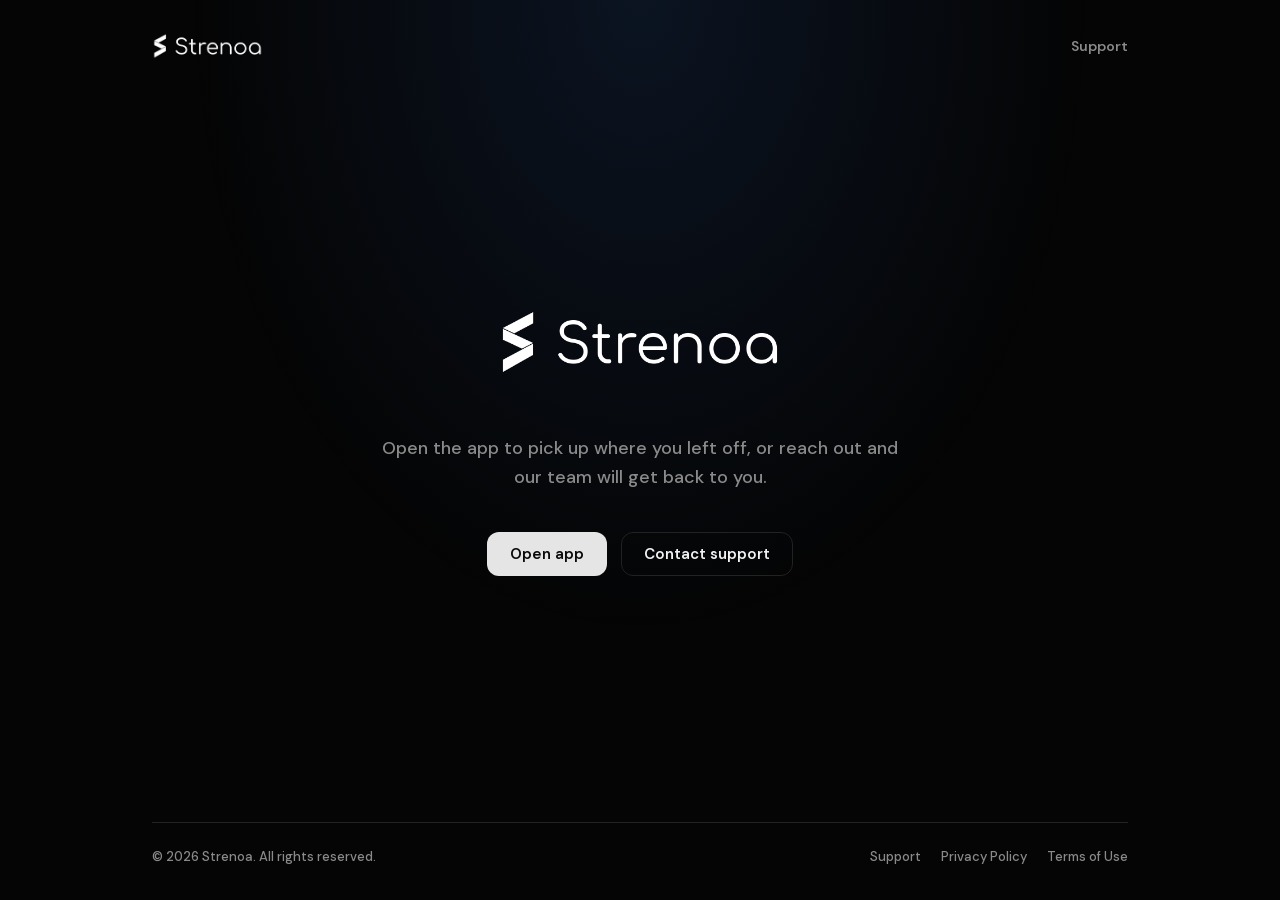
==== index.html @ c4c8bd43 "Add static strenoa.com landing page for GitHub Pages Reuses the app's background (#050505 + blue top" ====
<!DOCTYPE html>
<html lang="en">
  <head>
    <meta charset="utf-8" />
    <meta name="viewport" content="width=device-width, initial-scale=1, viewport-fit=cover" />
    <title>Strenoa</title>
    <meta name="description" content="Strenoa — open the app or get in touch with our team." />
    <link rel="canonical" href="https://strenoa.com/" />

    <meta property="og:type" content="website" />
    <meta property="og:site_name" content="Strenoa" />
    <meta property="og:title" content="Strenoa" />
    <meta property="og:description" content="Strenoa — open the app or get in touch with our team." />
    <meta property="og:url" content="https://strenoa.com/" />
    <meta property="og:image" content="https://strenoa.com/brand/png/primary/white/strenoa-primary-logo-white-h256.png" />
    <meta name="twitter:card" content="summary" />
    <meta name="theme-color" content="#050505" />

    <link rel="manifest" href="/brand/favicons/site.webmanifest" />
    <link rel="icon" href="/brand/favicons/favicon.ico" sizes="any" />
    <link rel="icon" href="/brand/favicons/favicon-16x16.png" type="image/png" sizes="16x16" />
    <link rel="icon" href="/brand/favicons/favicon-32x32.png" type="image/png" sizes="32x32" />
    <link rel="icon" href="/brand/favicons/favicon-48x48.png" type="image/png" sizes="48x48" />
    <link rel="apple-touch-icon" href="/brand/favicons/apple-touch-icon.png" />

    <link rel="preload" as="image" href="/brand/png/primary/white/strenoa-primary-logo-white-h256.png" />
    <link rel="preload" as="font" href="/assets/fonts/dm-sans-latin.woff2" type="font/woff2" crossorigin />
    <link rel="stylesheet" href="/assets/css/styles.css" />
  </head>
  <body>
    <div class="glow" aria-hidden="true"></div>

    <div class="page">
      <header class="site-header">
        <a class="brand focus-ring" href="/" aria-label="Strenoa home">
          <img
            src="/brand/png/primary/white/strenoa-primary-logo-white-h256.png"
            alt="Strenoa"
            decoding="async"
          />
        </a>
        <a class="header-link focus-ring" href="https://app.strenoa.com/support">Support</a>
      </header>

      <main class="hero">
        <img
          class="logo-mark"
          src="/brand/png/primary/white/strenoa-primary-logo-white-h256.png"
          alt="Strenoa"
          decoding="async"
        />
        <h1 class="sr-only">Strenoa</h1>
        <p class="subtitle">
          Open the app to pick up where you left off, or reach out and our team will get back to you.
        </p>
        <div class="cta-row">
          <a class="btn btn-primary focus-ring" href="https://app.strenoa.com">Open app</a>
          <a class="btn btn-secondary focus-ring" href="https://app.strenoa.com/support">Contact support</a>
        </div>
      </main>

      <footer class="site-footer">
        <span>&copy; <span id="year">2026</span> Strenoa. All rights reserved.</span>
        <nav class="footer-links" aria-label="Legal and support">
          <a class="focus-ring" href="https://app.strenoa.com/support">Support</a>
          <a class="focus-ring" href="https://app.strenoa.com/privacy">Privacy Policy</a>
          <a class="focus-ring" href="https://app.strenoa.com/terms">Terms of Use</a>
        </nav>
      </footer>
    </div>

    <script>
      document.getElementById("year").textContent = new Date().getFullYear();
    </script>
  </body>
</html>
---- assets/css/styles.css ----
/* Strenoa marketing site — shared design tokens mirror app.strenoa.com */

/* DM Sans — self-hosted (basic latin + latin-ext), weights used by the brand */
@font-face {
  font-family: "DM Sans";
  font-style: normal;
  font-weight: 500;
  font-display: swap;
  src: url("/assets/fonts/dm-sans-latin-ext.woff2") format("woff2");
  unicode-range: U+0100-02BA, U+02BD-02C5, U+02C7-02CC, U+02CE-02D7, U+02DD-02FF, U+0304, U+0308, U+0329, U+1D00-1DBF, U+1E00-1E9F, U+1EF2-1EFF, U+2020, U+20A0-20AB, U+20AD-20C0, U+2113, U+2C60-2C7F, U+A720-A7FF;
}
@font-face {
  font-family: "DM Sans";
  font-style: normal;
  font-weight: 500;
  font-display: swap;
  src: url("/assets/fonts/dm-sans-latin.woff2") format("woff2");
  unicode-range: U+0000-00FF, U+0131, U+0152-0153, U+02BB-02BC, U+02C6, U+02DA, U+02DC, U+0304, U+0308, U+0329, U+2000-206F, U+20AC, U+2122, U+2191, U+2193, U+2212, U+2215, U+FEFF, U+FFFD;
}
@font-face {
  font-family: "DM Sans";
  font-style: normal;
  font-weight: 600;
  font-display: swap;
  src: url("/assets/fonts/dm-sans-latin-ext.woff2") format("woff2");
  unicode-range: U+0100-02BA, U+02BD-02C5, U+02C7-02CC, U+02CE-02D7, U+02DD-02FF, U+0304, U+0308, U+0329, U+1D00-1DBF, U+1E00-1E9F, U+1EF2-1EFF, U+2020, U+20A0-20AB, U+20AD-20C0, U+2113, U+2C60-2C7F, U+A720-A7FF;
}
@font-face {
  font-family: "DM Sans";
  font-style: normal;
  font-weight: 600;
  font-display: swap;
  src: url("/assets/fonts/dm-sans-latin.woff2") format("woff2");
  unicode-range: U+0000-00FF, U+0131, U+0152-0153, U+02BB-02BC, U+02C6, U+02DA, U+02DC, U+0304, U+0308, U+0329, U+2000-206F, U+20AC, U+2122, U+2191, U+2193, U+2212, U+2215, U+FEFF, U+FFFD;
}
@font-face {
  font-family: "DM Sans";
  font-style: normal;
  font-weight: 700;
  font-display: swap;
  src: url("/assets/fonts/dm-sans-latin-ext.woff2") format("woff2");
  unicode-range: U+0100-02BA, U+02BD-02C5, U+02C7-02CC, U+02CE-02D7, U+02DD-02FF, U+0304, U+0308, U+0329, U+1D00-1DBF, U+1E00-1E9F, U+1EF2-1EFF, U+2020, U+20A0-20AB, U+20AD-20C0, U+2113, U+2C60-2C7F, U+A720-A7FF;
}
@font-face {
  font-family: "DM Sans";
  font-style: normal;
  font-weight: 700;
  font-display: swap;
  src: url("/assets/fonts/dm-sans-latin.woff2") format("woff2");
  unicode-range: U+0000-00FF, U+0131, U+0152-0153, U+02BB-02BC, U+02C6, U+02DA, U+02DC, U+0304, U+0308, U+0329, U+2000-206F, U+20AC, U+2122, U+2191, U+2193, U+2212, U+2215, U+FEFF, U+FFFD;
}

:root {
  --color-marketing-bg: #050505;
  --color-text-primary: #f2f2f2;
  --color-text-muted: #8a8a8a;
  --color-border-subtle: #222;
  --color-accent-action: #2dd4bf;
  --color-accent-action-fg: #042f2e;
  --color-accent-primary: #e5e5e5;
  --color-accent-primary-hover: #fff;

  --font-sans: "DM Sans", "DM Sans Fallback", system-ui, -apple-system, "Segoe UI", Roboto, Helvetica, Arial, sans-serif;
}

*,
*::before,
*::after {
  box-sizing: border-box;
}

html {
  -webkit-text-size-adjust: 100%;
}

body {
  margin: 0;
  min-height: 100vh;
  min-height: 100svh;
  background-color: var(--color-marketing-bg);
  color: var(--color-text-primary);
  font-family: var(--font-sans);
  font-weight: 500;
  line-height: 1.6;
  -webkit-font-smoothing: antialiased;
  -moz-osx-font-smoothing: grayscale;
}

/* Blue glow at the top, identical to the app's marketing shell */
.glow {
  pointer-events: none;
  position: fixed;
  inset: 0;
  background: radial-gradient(ellipse at top, rgba(59, 130, 246, 0.12), transparent 50%);
  z-index: 0;
}

.page {
  position: relative;
  z-index: 1;
  display: flex;
  flex-direction: column;
  min-height: 100vh;
  min-height: 100svh;
  max-width: 64rem;
  margin: 0 auto;
  padding: 2rem 1.5rem;
}

@media (max-width: 640px) {
  .page {
    padding: 1.5rem 1rem;
  }
}

/* Header */
.site-header {
  display: flex;
  align-items: center;
  justify-content: space-between;
  gap: 1rem;
}

.brand {
  display: inline-flex;
  align-items: center;
}

.brand img {
  display: block;
  height: 1.75rem;
  width: auto;
  object-fit: contain;
  object-position: left;
}

.header-link {
  color: var(--color-text-muted);
  text-decoration: none;
  font-size: 0.875rem;
  font-weight: 600;
  transition: color 0.15s ease;
}

.header-link:hover {
  color: var(--color-text-primary);
}

/* Hero */
.hero {
  flex: 1;
  display: flex;
  flex-direction: column;
  align-items: center;
  justify-content: center;
  text-align: center;
  padding: 4rem 0;
}

.hero .logo-mark {
  height: 4.5rem;
  width: auto;
  margin-bottom: 2.25rem;
}

@media (max-width: 640px) {
  .hero .logo-mark {
    height: 3.25rem;
    margin-bottom: 1.75rem;
  }
}

.hero h1 {
  margin: 0;
  font-size: clamp(2.25rem, 6vw, 3.75rem);
  font-weight: 700;
  letter-spacing: -0.02em;
  line-height: 1.1;
}

.hero .subtitle {
  margin: 1.25rem auto 0;
  max-width: 34rem;
  color: var(--color-text-muted);
  font-size: clamp(1rem, 2.5vw, 1.125rem);
}

.cta-row {
  margin-top: 2.5rem;
  display: flex;
  flex-wrap: wrap;
  gap: 0.875rem;
  justify-content: center;
}

.btn {
  display: inline-flex;
  align-items: center;
  gap: 0.5rem;
  min-height: 2.75rem;
  padding: 0 1.375rem;
  border-radius: 0.75rem;
  font-size: 0.9375rem;
  font-weight: 600;
  text-decoration: none;
  border: 1px solid transparent;
  transition: background-color 0.15s ease, border-color 0.15s ease, color 0.15s ease, transform 0.15s ease;
}

.btn:active {
  transform: translateY(1px);
}

.btn-primary {
  background-color: var(--color-accent-primary);
  color: #0a0a0a;
}

.btn-primary:hover {
  background-color: var(--color-accent-primary-hover);
}

.btn-secondary {
  background-color: transparent;
  color: var(--color-text-primary);
  border-color: var(--color-border-subtle);
}

.btn-secondary:hover {
  border-color: #3a3a3a;
  background-color: rgba(255, 255, 255, 0.03);
}

/* Footer */
.site-footer {
  border-top: 1px solid var(--color-border-subtle);
  padding-top: 1.5rem;
  display: flex;
  flex-wrap: wrap;
  align-items: center;
  justify-content: space-between;
  gap: 1rem;
  color: var(--color-text-muted);
  font-size: 0.8125rem;
}

.footer-links {
  display: flex;
  flex-wrap: wrap;
  gap: 1.25rem;
}

.footer-links a {
  color: var(--color-text-muted);
  text-decoration: none;
  transition: color 0.15s ease;
}

.footer-links a:hover {
  color: var(--color-text-primary);
  text-decoration: underline;
}

.sr-only {
  position: absolute;
  width: 1px;
  height: 1px;
  padding: 0;
  margin: -1px;
  overflow: hidden;
  clip: rect(0, 0, 0, 0);
  white-space: nowrap;
  border: 0;
}

.focus-ring:focus-visible {
  outline: 2px solid var(--color-accent-action);
  outline-offset: 2px;
  border-radius: 0.5rem;
}
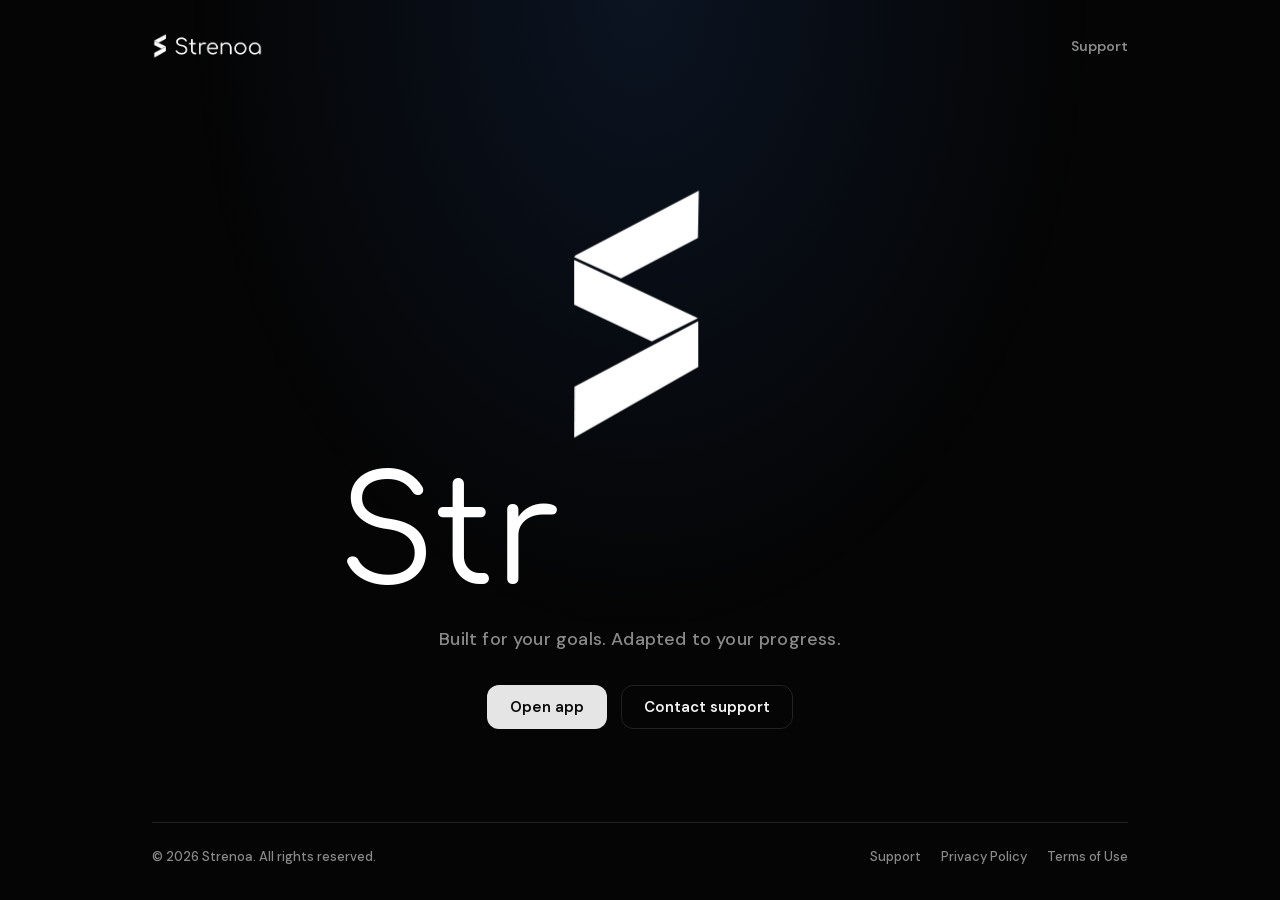
==== commit 966b0c62: "Replace hero logo with animated SVG and add brand tagline. Swap the static PNG for an animated vecto" ====
--- a/index.html
+++ b/index.html
@@ -23,7 +23,7 @@
     <link rel="icon" href="/brand/favicons/favicon-48x48.png" type="image/png" sizes="48x48" />
     <link rel="apple-touch-icon" href="/brand/favicons/apple-touch-icon.png" />
 
-    <link rel="preload" as="image" href="/brand/png/primary/white/strenoa-primary-logo-white-h256.png" />
+    <link rel="preload" as="image" href="/brand/vector/strenoa-primary-logo-white.svg" type="image/svg+xml" />
     <link rel="preload" as="font" href="/assets/fonts/dm-sans-latin.woff2" type="font/woff2" crossorigin />
     <link rel="stylesheet" href="/assets/css/styles.css" />
   </head>
@@ -43,16 +43,15 @@
       </header>
 
       <main class="hero">
-        <img
+        <object
           class="logo-mark"
-          src="/brand/png/primary/white/strenoa-primary-logo-white-h256.png"
-          alt="Strenoa"
-          decoding="async"
-        />
+          type="image/svg+xml"
+          data="/brand/vector/strenoa-primary-logo-white.svg"
+          aria-label="Strenoa"
+          role="img"
+        ></object>
+        <p class="tagline">Built for your goals. Adapted to your progress.</p>
         <h1 class="sr-only">Strenoa</h1>
-        <p class="subtitle">
-          Open the app to pick up where you left off, or reach out and our team will get back to you.
-        </p>
         <div class="cta-row">
           <a class="btn btn-primary focus-ring" href="https://app.strenoa.com">Open app</a>
           <a class="btn btn-secondary focus-ring" href="https://app.strenoa.com/support">Contact support</a>
--- a/assets/css/styles.css
+++ b/assets/css/styles.css
@@ -158,15 +158,20 @@
 }
 
 .hero .logo-mark {
-  height: 4.5rem;
+  display: block;
+  height: clamp(19rem, 51vw, 34rem);
+  aspect-ratio: 859 / 740;
   width: auto;
-  margin-bottom: 2.25rem;
+  max-width: min(100%, 41rem);
+  margin-bottom: 0;
+  border: none;
+  pointer-events: none;
 }
 
 @media (max-width: 640px) {
   .hero .logo-mark {
-    height: 3.25rem;
-    margin-bottom: 1.75rem;
+    height: clamp(15rem, 58vw, 22rem);
+    max-width: min(100%, 31rem);
   }
 }
 
@@ -178,6 +183,15 @@
   line-height: 1.1;
 }
 
+.hero .tagline {
+  margin: calc(-1 * clamp(2.5rem, 7vw, 4.5rem)) auto 0;
+  max-width: 28rem;
+  color: var(--color-text-muted);
+  font-size: clamp(1rem, 2.5vw, 1.125rem);
+  line-height: 1.5;
+  letter-spacing: 0.01em;
+}
+
 .hero .subtitle {
   margin: 1.25rem auto 0;
   max-width: 34rem;
@@ -186,7 +200,7 @@
 }
 
 .cta-row {
-  margin-top: 2.5rem;
+  margin-top: 2rem;
   display: flex;
   flex-wrap: wrap;
   gap: 0.875rem;
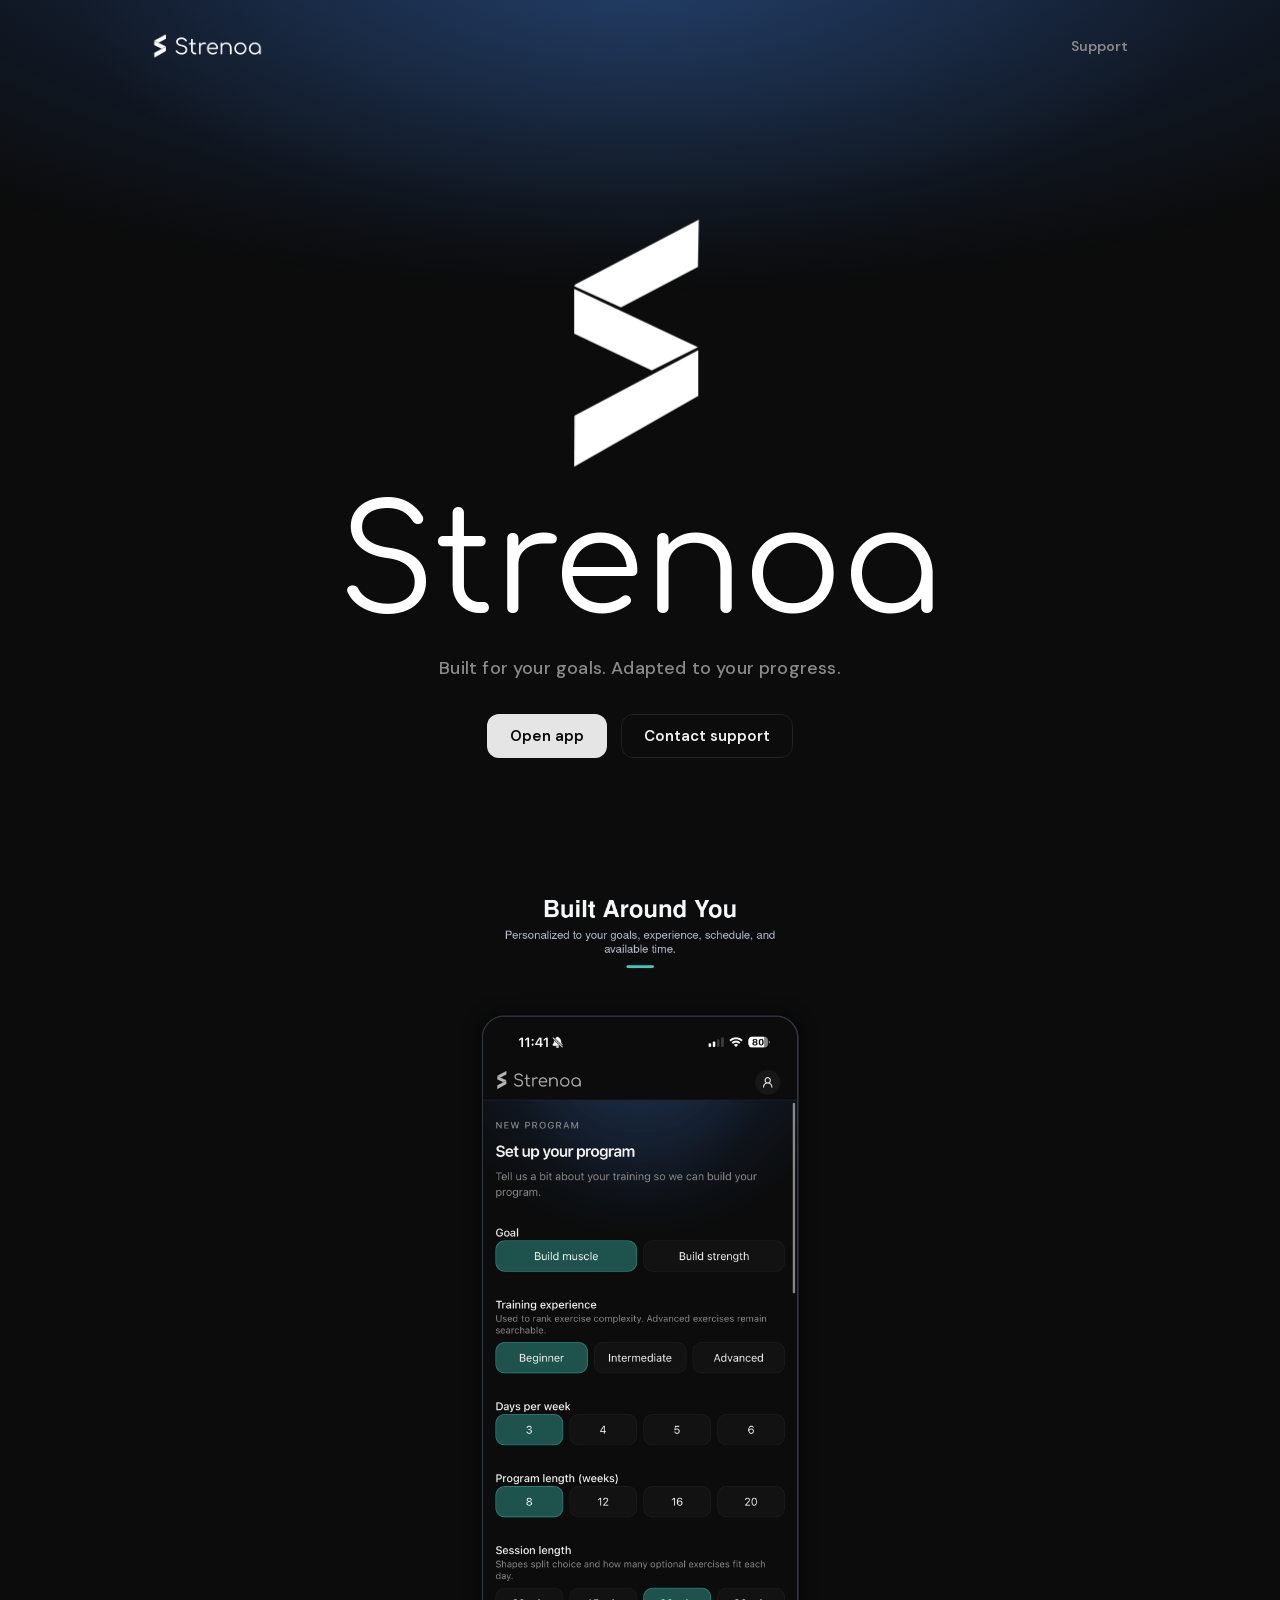
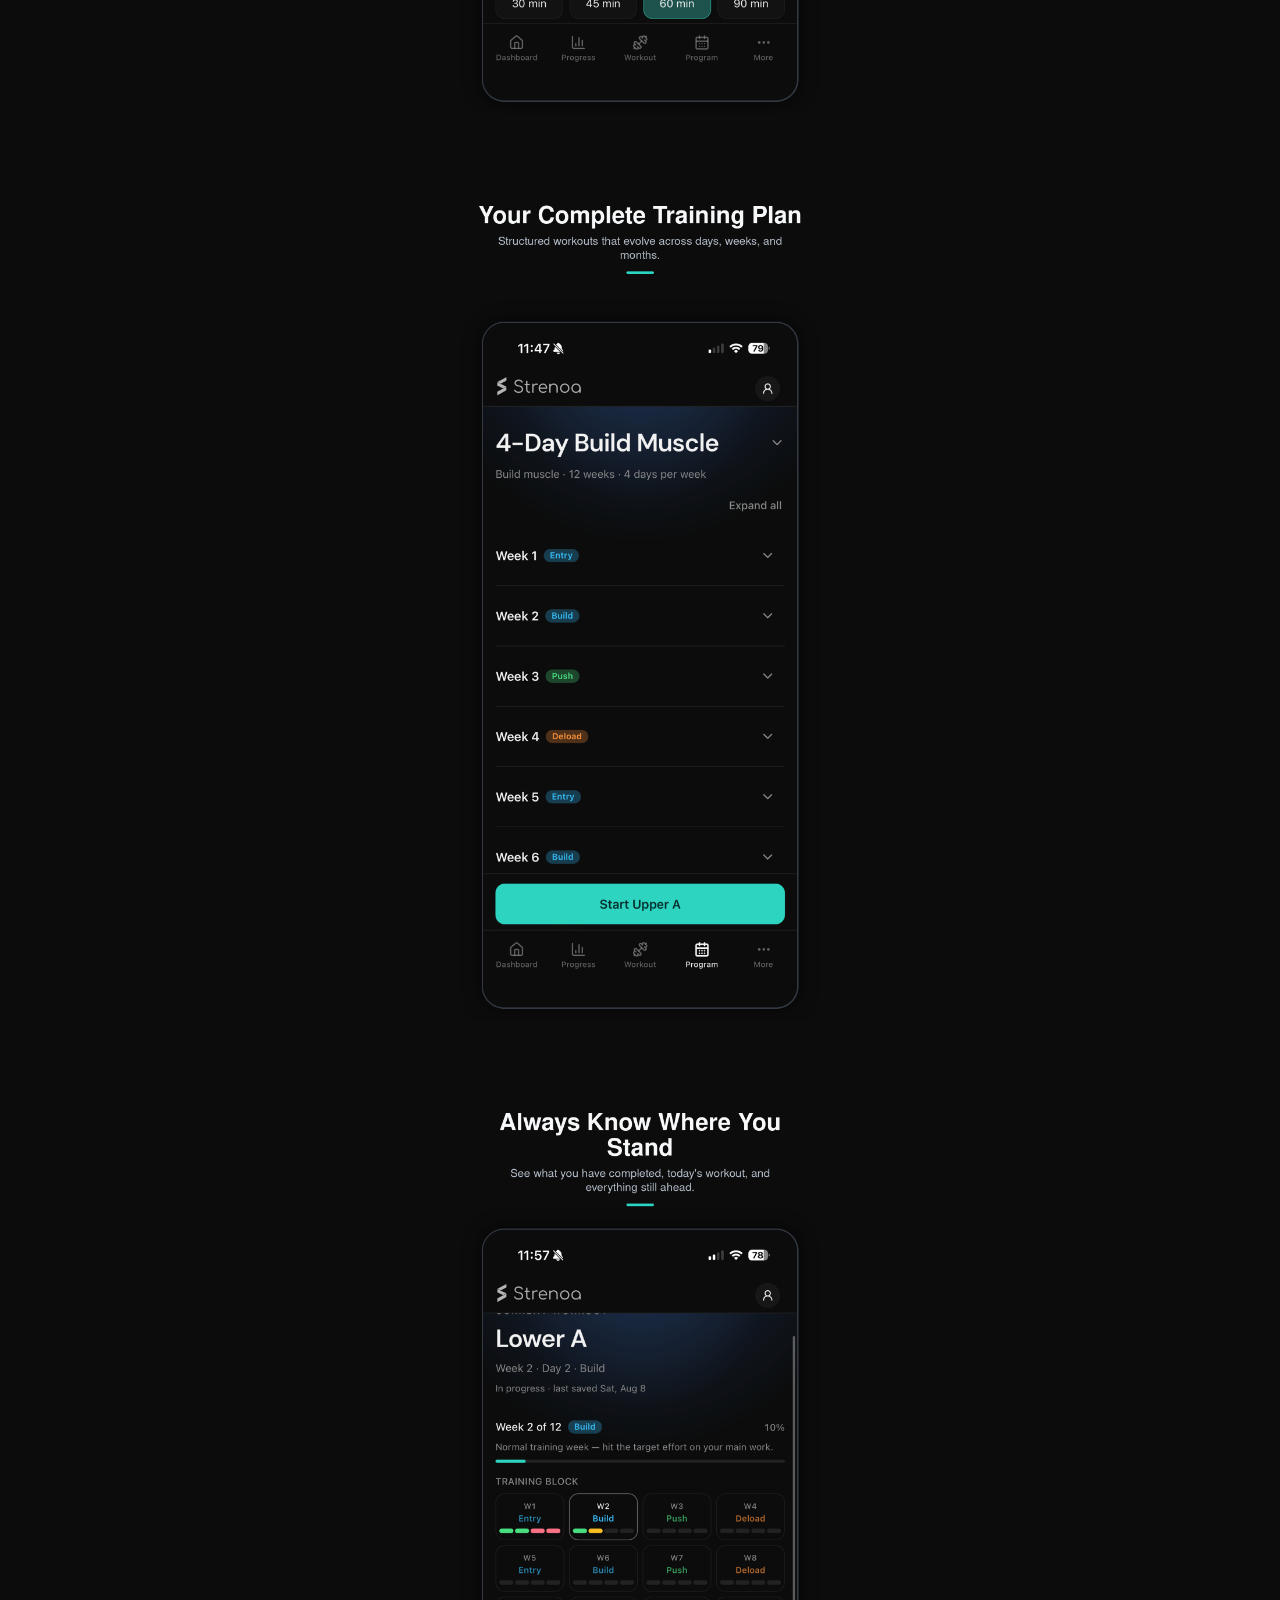
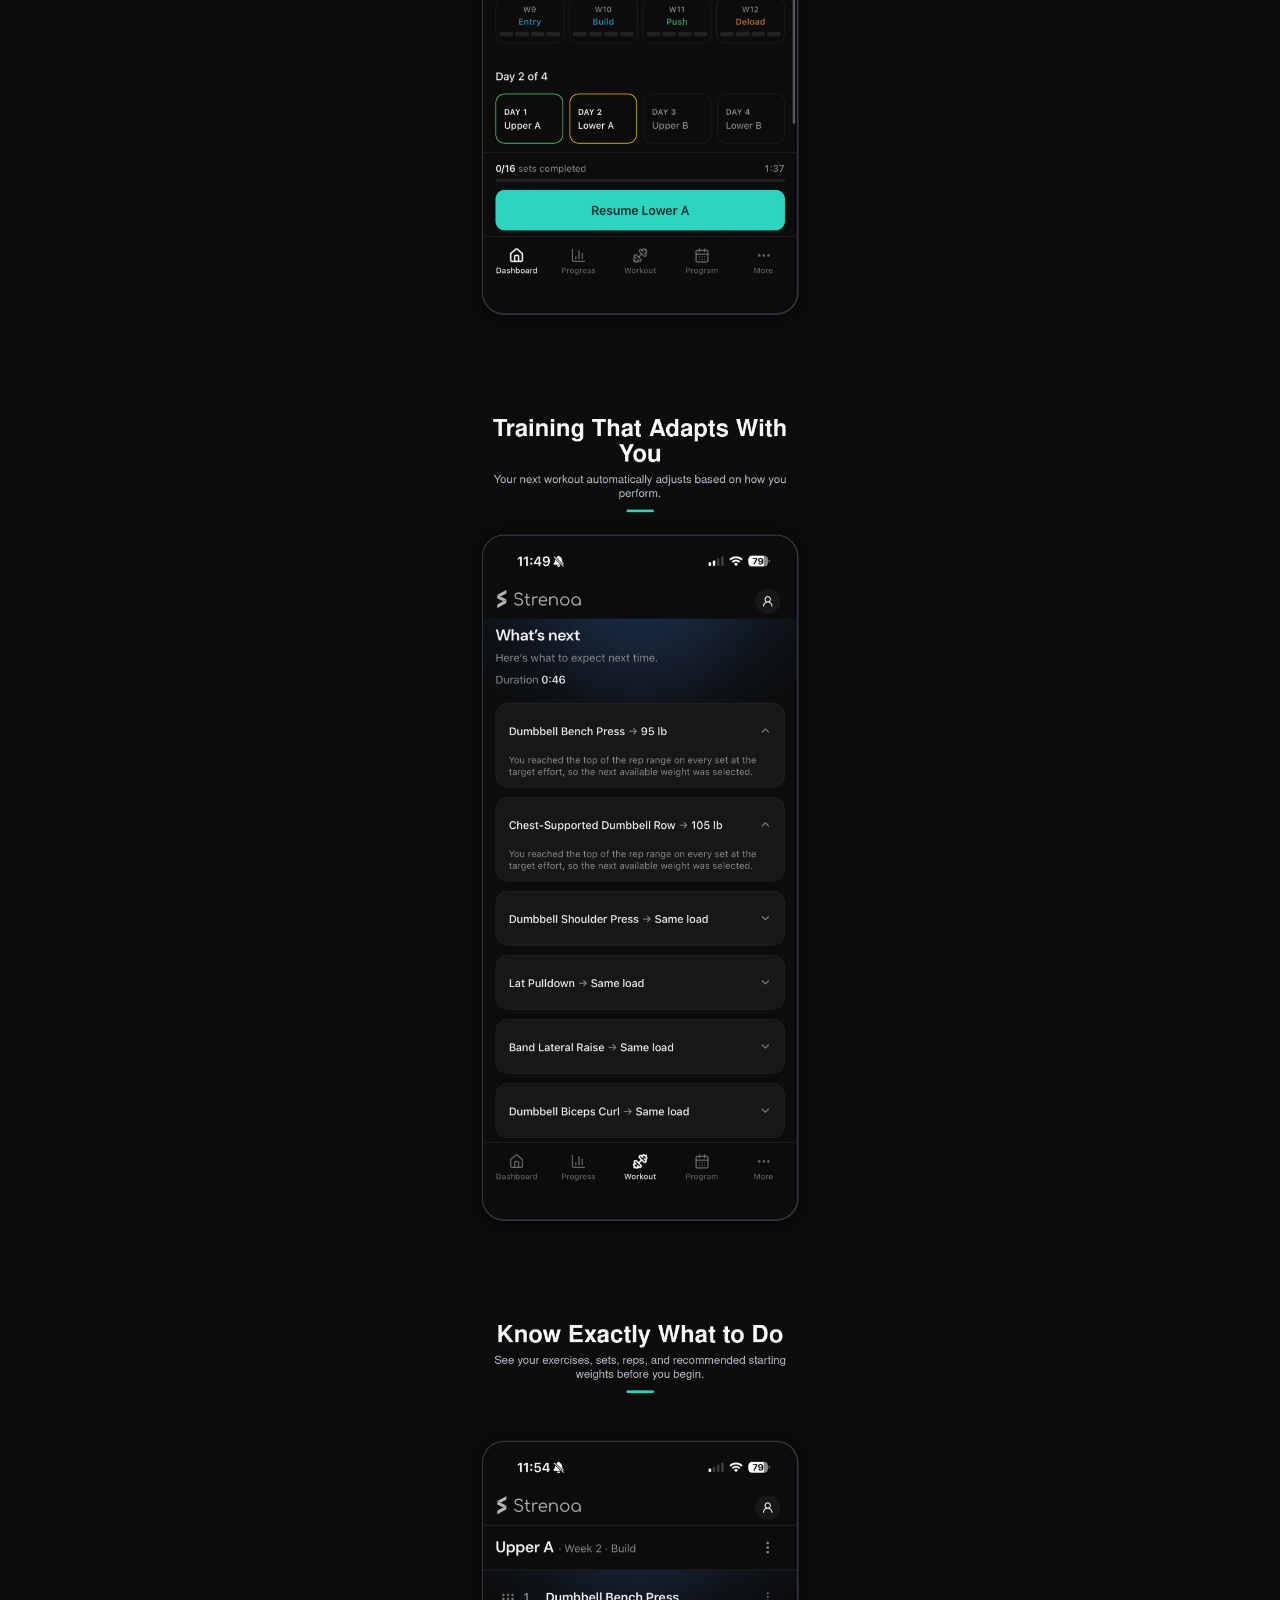
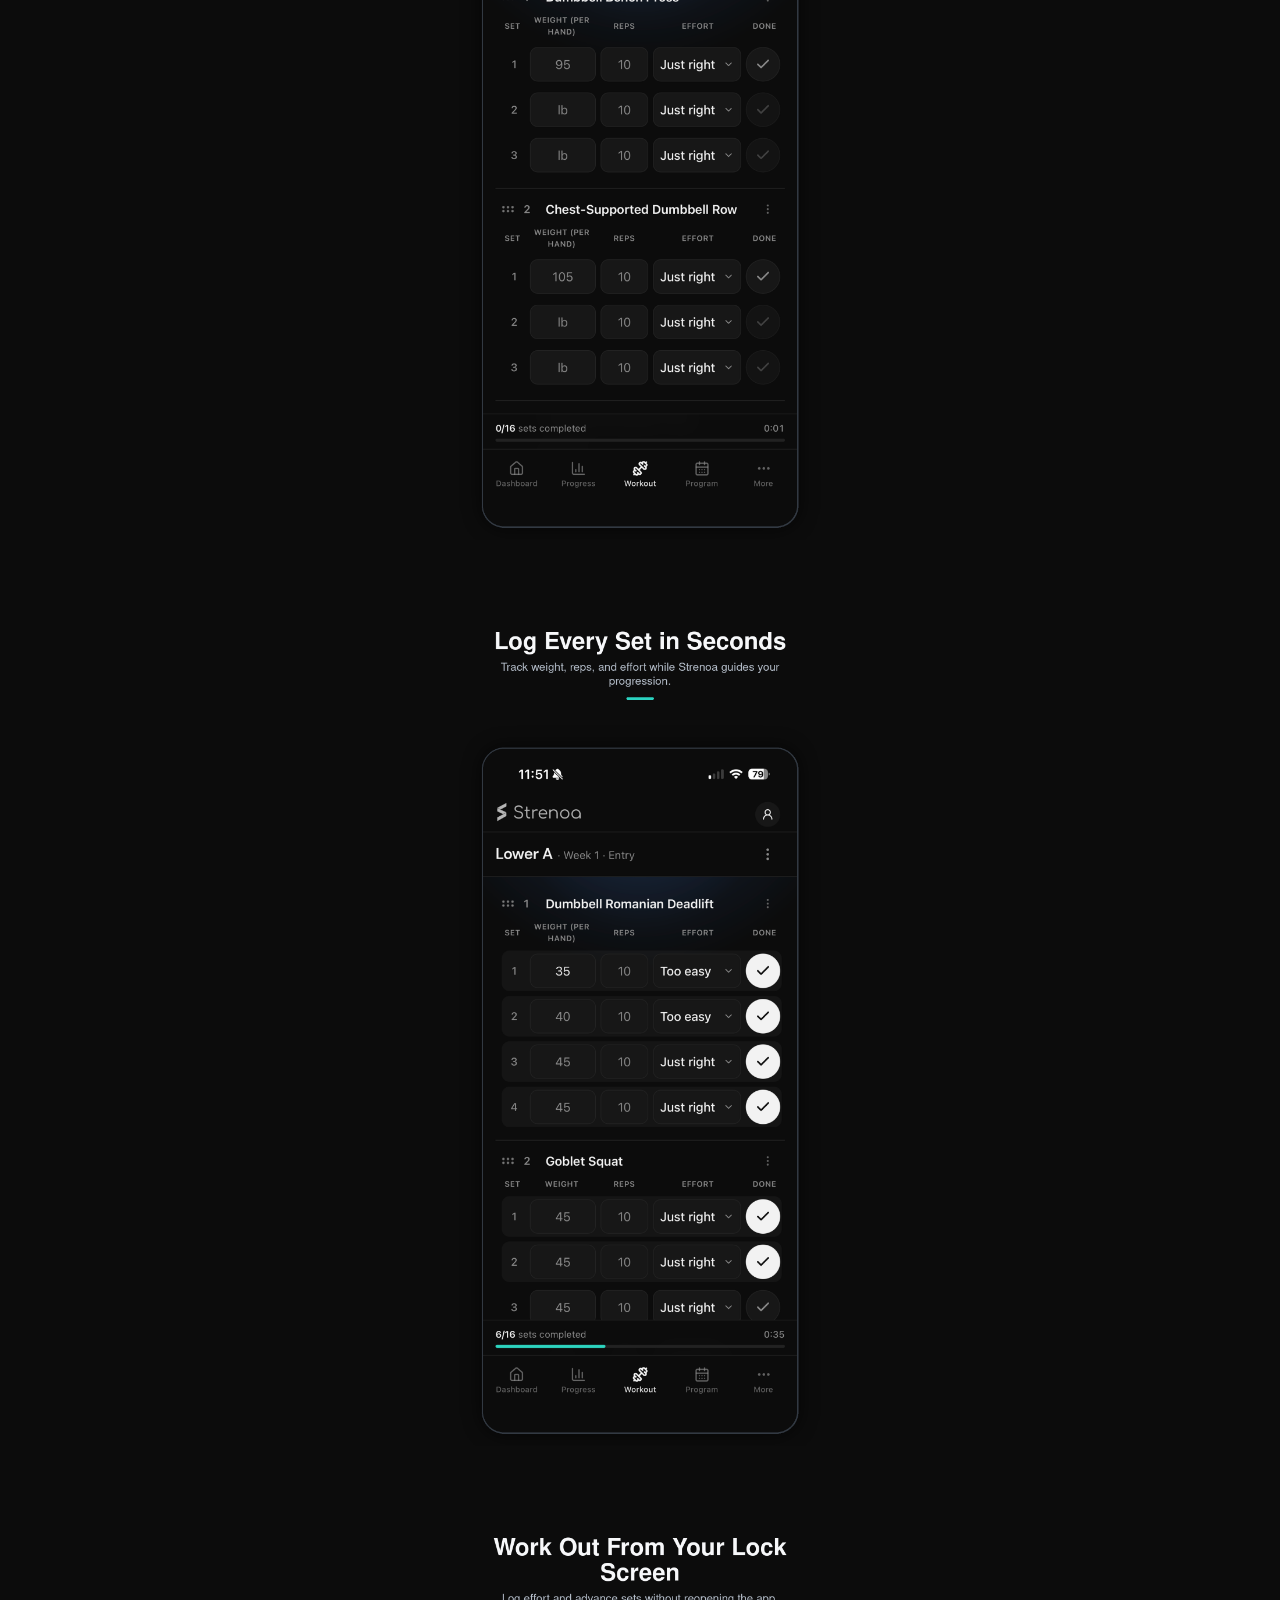
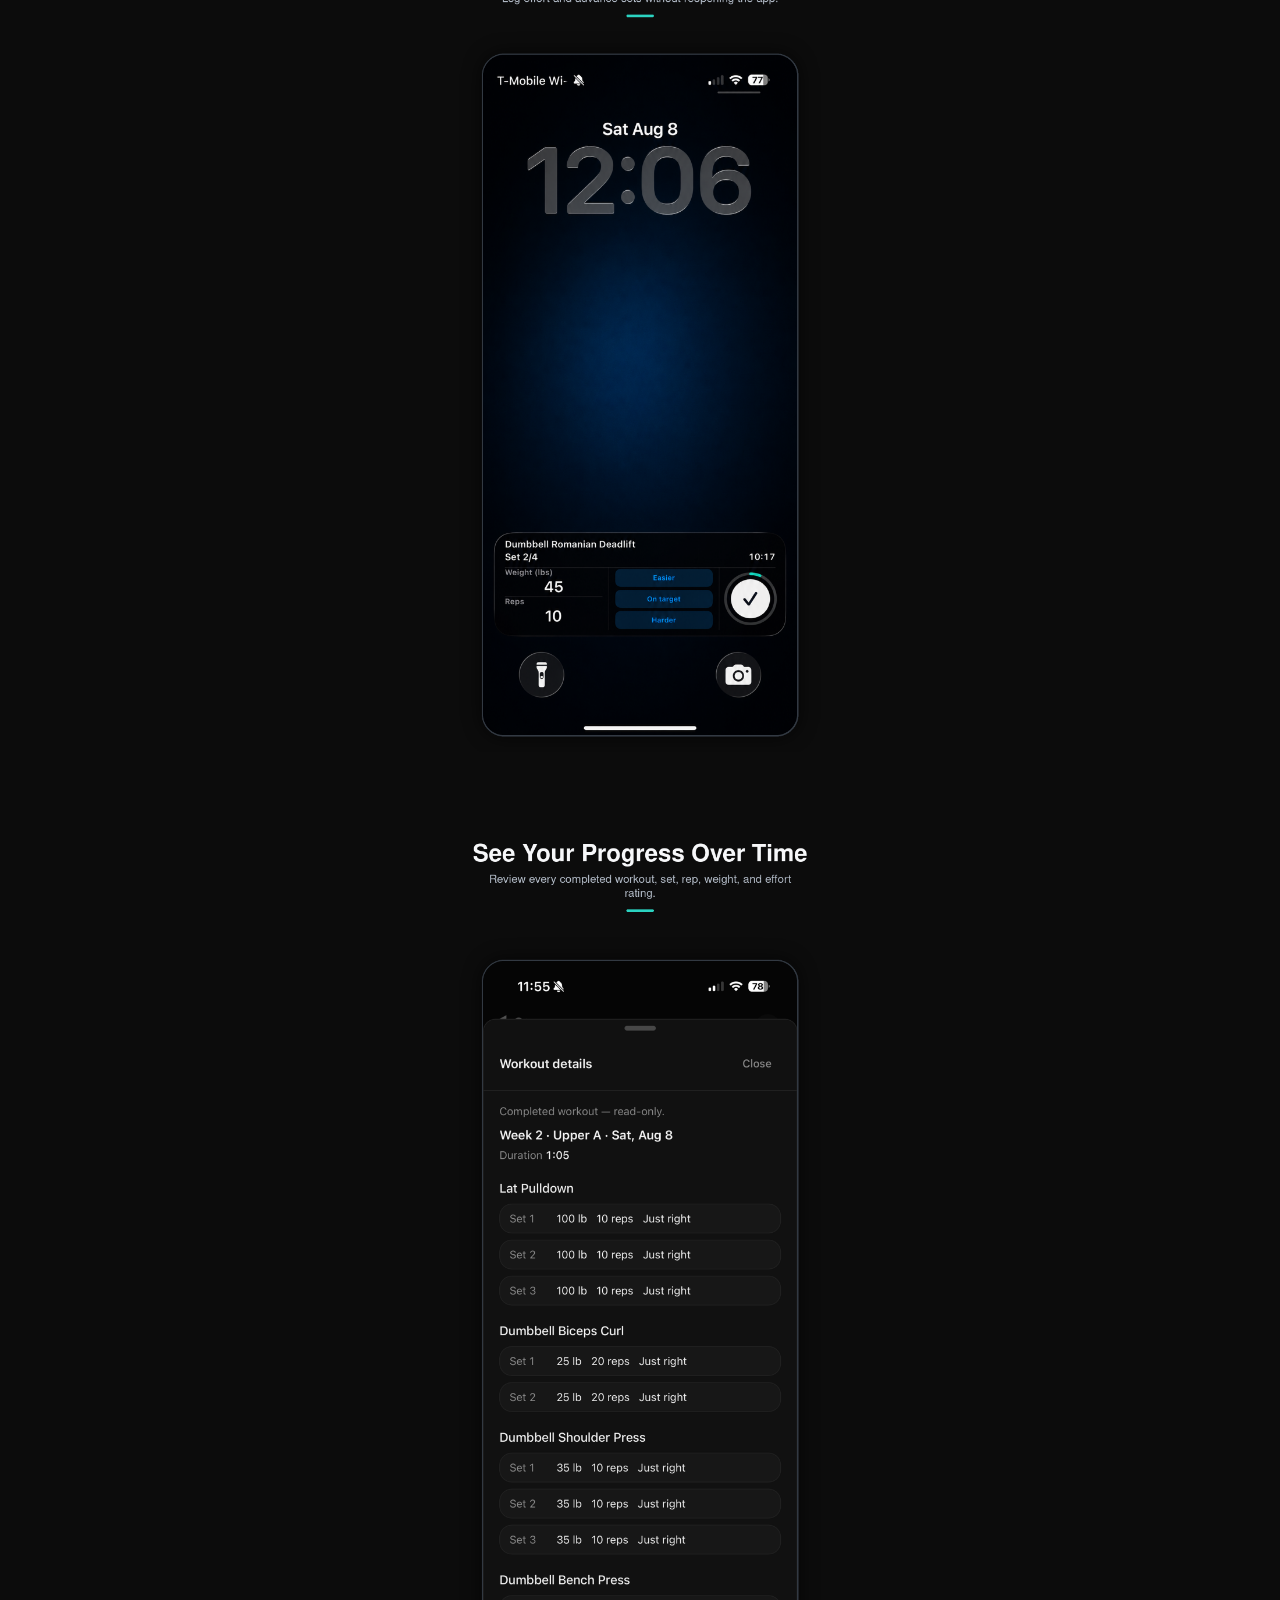
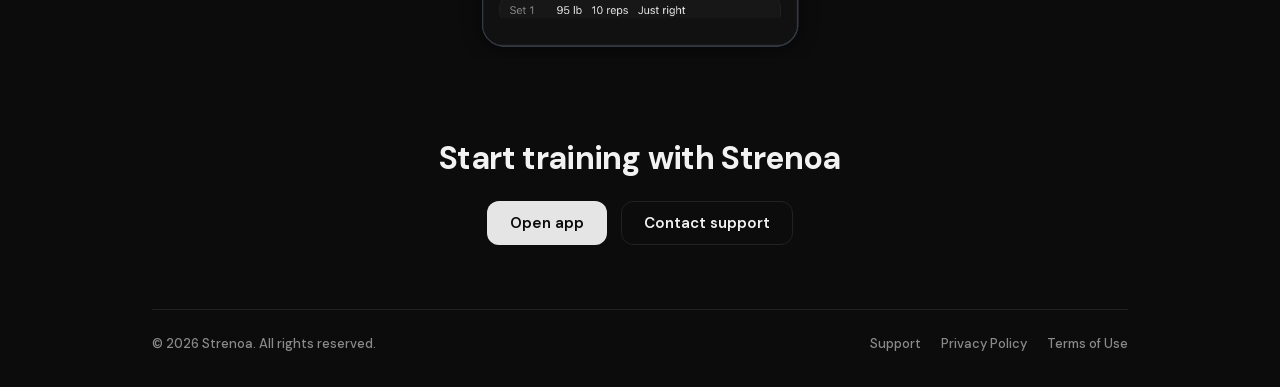
==== commit 9b4d6c3b: "Align footer center; Add marketing images" ====
--- a/index.html
+++ b/index.html
@@ -3,18 +3,24 @@
   <head>
     <meta charset="utf-8" />
     <meta name="viewport" content="width=device-width, initial-scale=1, viewport-fit=cover" />
-    <title>Strenoa</title>
-    <meta name="description" content="Strenoa — open the app or get in touch with our team." />
+    <title>Strenoa — Built for your goals. Adapted to your progress.</title>
+    <meta
+      name="description"
+      content="Strenoa — Built for your goals. Adapted to your progress. Personalized training that adapts as you train."
+    />
     <link rel="canonical" href="https://strenoa.com/" />
 
     <meta property="og:type" content="website" />
     <meta property="og:site_name" content="Strenoa" />
-    <meta property="og:title" content="Strenoa" />
-    <meta property="og:description" content="Strenoa — open the app or get in touch with our team." />
+    <meta property="og:title" content="Strenoa — Built for your goals. Adapted to your progress." />
+    <meta
+      property="og:description"
+      content="Strenoa — Built for your goals. Adapted to your progress. Personalized training that adapts as you train."
+    />
     <meta property="og:url" content="https://strenoa.com/" />
     <meta property="og:image" content="https://strenoa.com/brand/png/primary/white/strenoa-primary-logo-white-h256.png" />
     <meta name="twitter:card" content="summary" />
-    <meta name="theme-color" content="#050505" />
+    <meta name="theme-color" content="#0c0c0c" />
 
     <link rel="manifest" href="/brand/favicons/site.webmanifest" />
     <link rel="icon" href="/brand/favicons/favicon.ico" sizes="any" />
@@ -24,6 +30,11 @@
     <link rel="apple-touch-icon" href="/brand/favicons/apple-touch-icon.png" />
 
     <link rel="preload" as="image" href="/brand/vector/strenoa-primary-logo-white.svg" type="image/svg+xml" />
+    <link
+      rel="preload"
+      as="image"
+      href="/brand/png/marketing/01-built-around-you-transparent.png"
+    />
     <link rel="preload" as="font" href="/assets/fonts/dm-sans-latin.woff2" type="font/woff2" crossorigin />
     <link rel="stylesheet" href="/assets/css/styles.css" />
   </head>
@@ -42,20 +53,112 @@
         <a class="header-link focus-ring" href="https://app.strenoa.com/support">Support</a>
       </header>
 
-      <main class="hero">
-        <object
-          class="logo-mark"
-          type="image/svg+xml"
-          data="/brand/vector/strenoa-primary-logo-white.svg"
-          aria-label="Strenoa"
-          role="img"
-        ></object>
-        <p class="tagline">Built for your goals. Adapted to your progress.</p>
-        <h1 class="sr-only">Strenoa</h1>
-        <div class="cta-row">
-          <a class="btn btn-primary focus-ring" href="https://app.strenoa.com">Open app</a>
-          <a class="btn btn-secondary focus-ring" href="https://app.strenoa.com/support">Contact support</a>
-        </div>
+      <main>
+        <section class="hero">
+          <object
+            class="logo-mark"
+            type="image/svg+xml"
+            data="/brand/vector/strenoa-primary-logo-white.svg"
+            aria-label="Strenoa"
+            role="img"
+          ></object>
+          <p class="tagline">Built for your goals. Adapted to your progress.</p>
+          <h1 class="sr-only">Strenoa</h1>
+          <div class="cta-row">
+            <a class="btn btn-primary focus-ring" href="https://app.strenoa.com">Open app</a>
+            <a class="btn btn-secondary focus-ring" href="https://app.strenoa.com/support">Contact support</a>
+          </div>
+        </section>
+
+        <section class="features" aria-label="Product features">
+          <figure class="feature reveal">
+            <img
+              src="/brand/png/marketing/01-built-around-you-transparent.png"
+              width="1320"
+              height="2868"
+              alt="Built Around You — Personalized to your goals, experience, schedule, and available time."
+              decoding="async"
+            />
+          </figure>
+          <figure class="feature reveal">
+            <img
+              src="/brand/png/marketing/02-complete-training-plan-transparent.png"
+              width="1320"
+              height="2868"
+              alt="Your Complete Training Plan — Structured workouts that evolve across days, weeks, and months."
+              loading="lazy"
+              decoding="async"
+            />
+          </figure>
+          <figure class="feature reveal">
+            <img
+              src="/brand/png/marketing/03-always-know-where-you-stand-transparent.png"
+              width="1320"
+              height="2868"
+              alt="Always Know Where You Stand — See what you have completed, today's workout, and everything still ahead."
+              loading="lazy"
+              decoding="async"
+            />
+          </figure>
+          <figure class="feature reveal">
+            <img
+              src="/brand/png/marketing/04-training-that-adapts-transparent.png"
+              width="1320"
+              height="2868"
+              alt="Training That Adapts With You — Your next workout automatically adjusts based on how you perform."
+              loading="lazy"
+              decoding="async"
+            />
+          </figure>
+          <figure class="feature reveal">
+            <img
+              src="/brand/png/marketing/05-know-exactly-what-to-do-transparent.png"
+              width="1320"
+              height="2868"
+              alt="Know Exactly What to Do — See your exercises, sets, reps, and recommended starting weights before you begin."
+              loading="lazy"
+              decoding="async"
+            />
+          </figure>
+          <figure class="feature reveal">
+            <img
+              src="/brand/png/marketing/06-log-every-set-transparent.png"
+              width="1320"
+              height="2868"
+              alt="Log Every Set in Seconds — Track weight, reps, and effort while Strenoa guides your progression."
+              loading="lazy"
+              decoding="async"
+            />
+          </figure>
+          <figure class="feature reveal">
+            <img
+              src="/brand/png/marketing/07-work-out-from-your-lock-screen-transparent.png"
+              width="1320"
+              height="2868"
+              alt="Work Out From Your Lock Screen — Log effort and advance sets without reopening the app."
+              loading="lazy"
+              decoding="async"
+            />
+          </figure>
+          <figure class="feature reveal">
+            <img
+              src="/brand/png/marketing/08-see-your-progress-transparent.png"
+              width="1320"
+              height="2868"
+              alt="See Your Progress Over Time — Review every completed workout, set, rep, weight, and effort rating."
+              loading="lazy"
+              decoding="async"
+            />
+          </figure>
+        </section>
+
+        <section class="closing-cta reveal">
+          <h2>Start training with Strenoa</h2>
+          <div class="cta-row">
+            <a class="btn btn-primary focus-ring" href="https://app.strenoa.com">Open app</a>
+            <a class="btn btn-secondary focus-ring" href="https://app.strenoa.com/support">Contact support</a>
+          </div>
+        </section>
       </main>
 
       <footer class="site-footer">
@@ -70,6 +173,34 @@
 
     <script>
       document.getElementById("year").textContent = new Date().getFullYear();
+
+      (function () {
+        var nodes = document.querySelectorAll(".reveal");
+        if (!nodes.length) return;
+
+        var reduceMotion = window.matchMedia("(prefers-reduced-motion: reduce)").matches;
+        if (reduceMotion || !("IntersectionObserver" in window)) {
+          nodes.forEach(function (node) {
+            node.classList.add("is-visible");
+          });
+          return;
+        }
+
+        var observer = new IntersectionObserver(
+          function (entries) {
+            entries.forEach(function (entry) {
+              if (!entry.isIntersecting) return;
+              entry.target.classList.add("is-visible");
+              observer.unobserve(entry.target);
+            });
+          },
+          { rootMargin: "0px 0px -8% 0px", threshold: 0.12 }
+        );
+
+        nodes.forEach(function (node) {
+          observer.observe(node);
+        });
+      })();
     </script>
   </body>
 </html>
--- a/assets/css/styles.css
+++ b/assets/css/styles.css
@@ -51,7 +51,7 @@
 }
 
 :root {
-  --color-marketing-bg: #050505;
+  --color-marketing-bg: #0c0c0c;
   --color-text-primary: #f2f2f2;
   --color-text-muted: #8a8a8a;
   --color-border-subtle: #222;
@@ -91,7 +91,9 @@
   pointer-events: none;
   position: fixed;
   inset: 0;
-  background: radial-gradient(ellipse at top, rgba(59, 130, 246, 0.12), transparent 50%);
+  background:
+    radial-gradient(ellipse 120% 70% at 50% -15%, rgba(59, 130, 246, 0.35), transparent 68%),
+    radial-gradient(ellipse 80% 50% at 50% 0%, rgba(96, 165, 250, 0.16), transparent 55%);
   z-index: 0;
 }
 
@@ -148,13 +150,13 @@
 
 /* Hero */
 .hero {
-  flex: 1;
   display: flex;
   flex-direction: column;
   align-items: center;
   justify-content: center;
   text-align: center;
-  padding: 4rem 0;
+  min-height: calc(100svh - 6rem);
+  padding: 4rem 0 3rem;
 }
 
 .hero .logo-mark {
@@ -245,23 +247,99 @@
   background-color: rgba(255, 255, 255, 0.03);
 }
 
+/* Feature stack */
+.features {
+  display: flex;
+  flex-direction: column;
+  align-items: center;
+  gap: clamp(3rem, 8vw, 4.5rem);
+  padding: 1rem 0 2rem;
+}
+
+.feature {
+  margin: 0;
+  width: 100%;
+  max-width: 24rem;
+}
+
+.feature img {
+  display: block;
+  width: 100%;
+  height: auto;
+}
+
+/* Closing CTA */
+.closing-cta {
+  text-align: center;
+  padding: 3rem 0 4rem;
+}
+
+.closing-cta h2 {
+  margin: 0;
+  font-size: clamp(1.5rem, 4vw, 2rem);
+  font-weight: 700;
+  letter-spacing: -0.02em;
+  line-height: 1.2;
+}
+
+.closing-cta .cta-row {
+  margin-top: 1.5rem;
+}
+
+/* Scroll reveal */
+.reveal {
+  opacity: 0;
+  transform: translateY(1.25rem);
+  transition: opacity 0.7s ease, transform 0.7s ease;
+}
+
+.reveal.is-visible {
+  opacity: 1;
+  transform: translateY(0);
+}
+
+@media (prefers-reduced-motion: reduce) {
+  .reveal {
+    opacity: 1;
+    transform: none;
+    transition: none;
+  }
+}
+
 /* Footer */
 .site-footer {
   border-top: 1px solid var(--color-border-subtle);
   padding-top: 1.5rem;
   display: flex;
+  flex-direction: column;
+  align-items: center;
+  justify-content: center;
+  gap: 0.75rem;
+  text-align: center;
+  color: var(--color-text-muted);
+  font-size: 0.8125rem;
+}
+
+.footer-links {
+  display: flex;
   flex-wrap: wrap;
-  align-items: center;
-  justify-content: space-between;
-  gap: 1rem;
-  color: var(--color-text-muted);
-  font-size: 0.8125rem;
-}
-
-.footer-links {
-  display: flex;
-  flex-wrap: wrap;
-  gap: 1.25rem;
+  justify-content: center;
+  gap: 0.75rem 1.25rem;
+}
+
+@media (min-width: 641px) {
+  .site-footer {
+    flex-direction: row;
+    flex-wrap: wrap;
+    align-items: center;
+    justify-content: space-between;
+    gap: 1rem;
+    text-align: left;
+  }
+
+  .footer-links {
+    justify-content: flex-end;
+  }
 }
 
 .footer-links a {
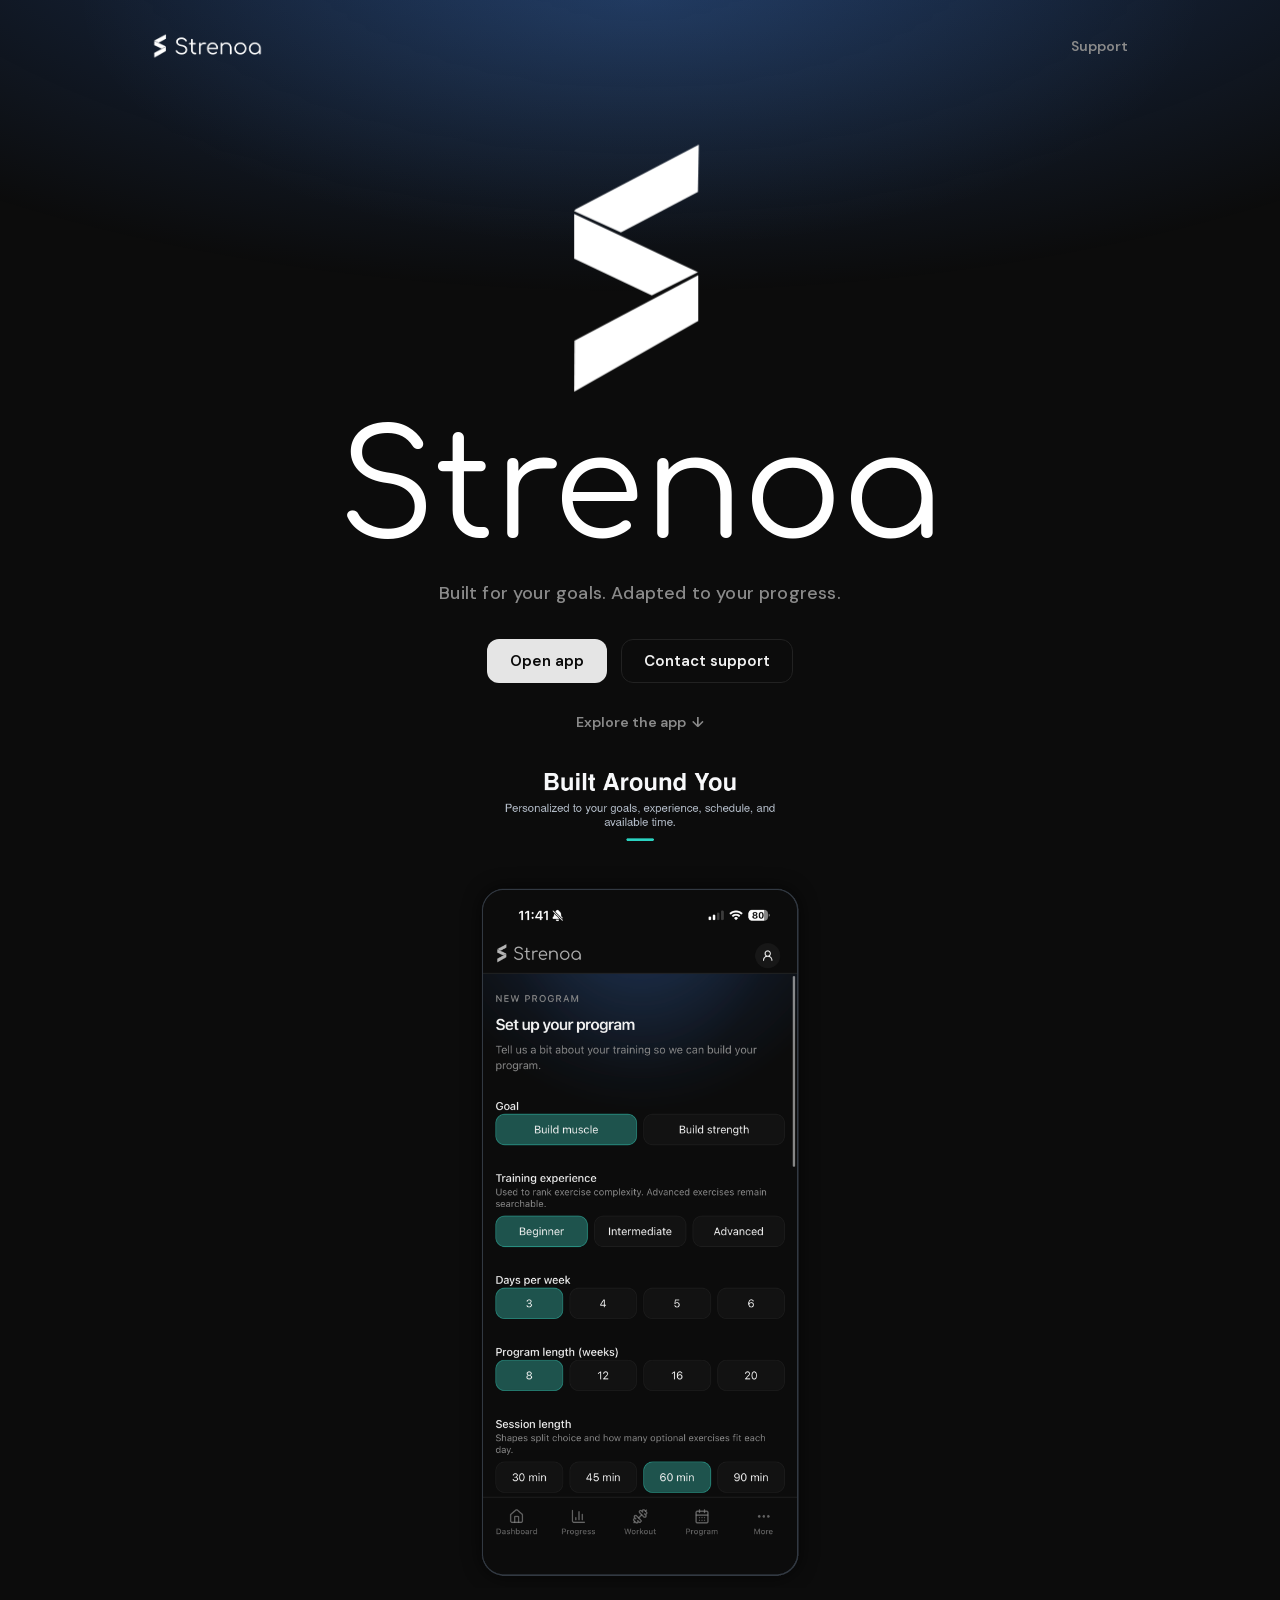
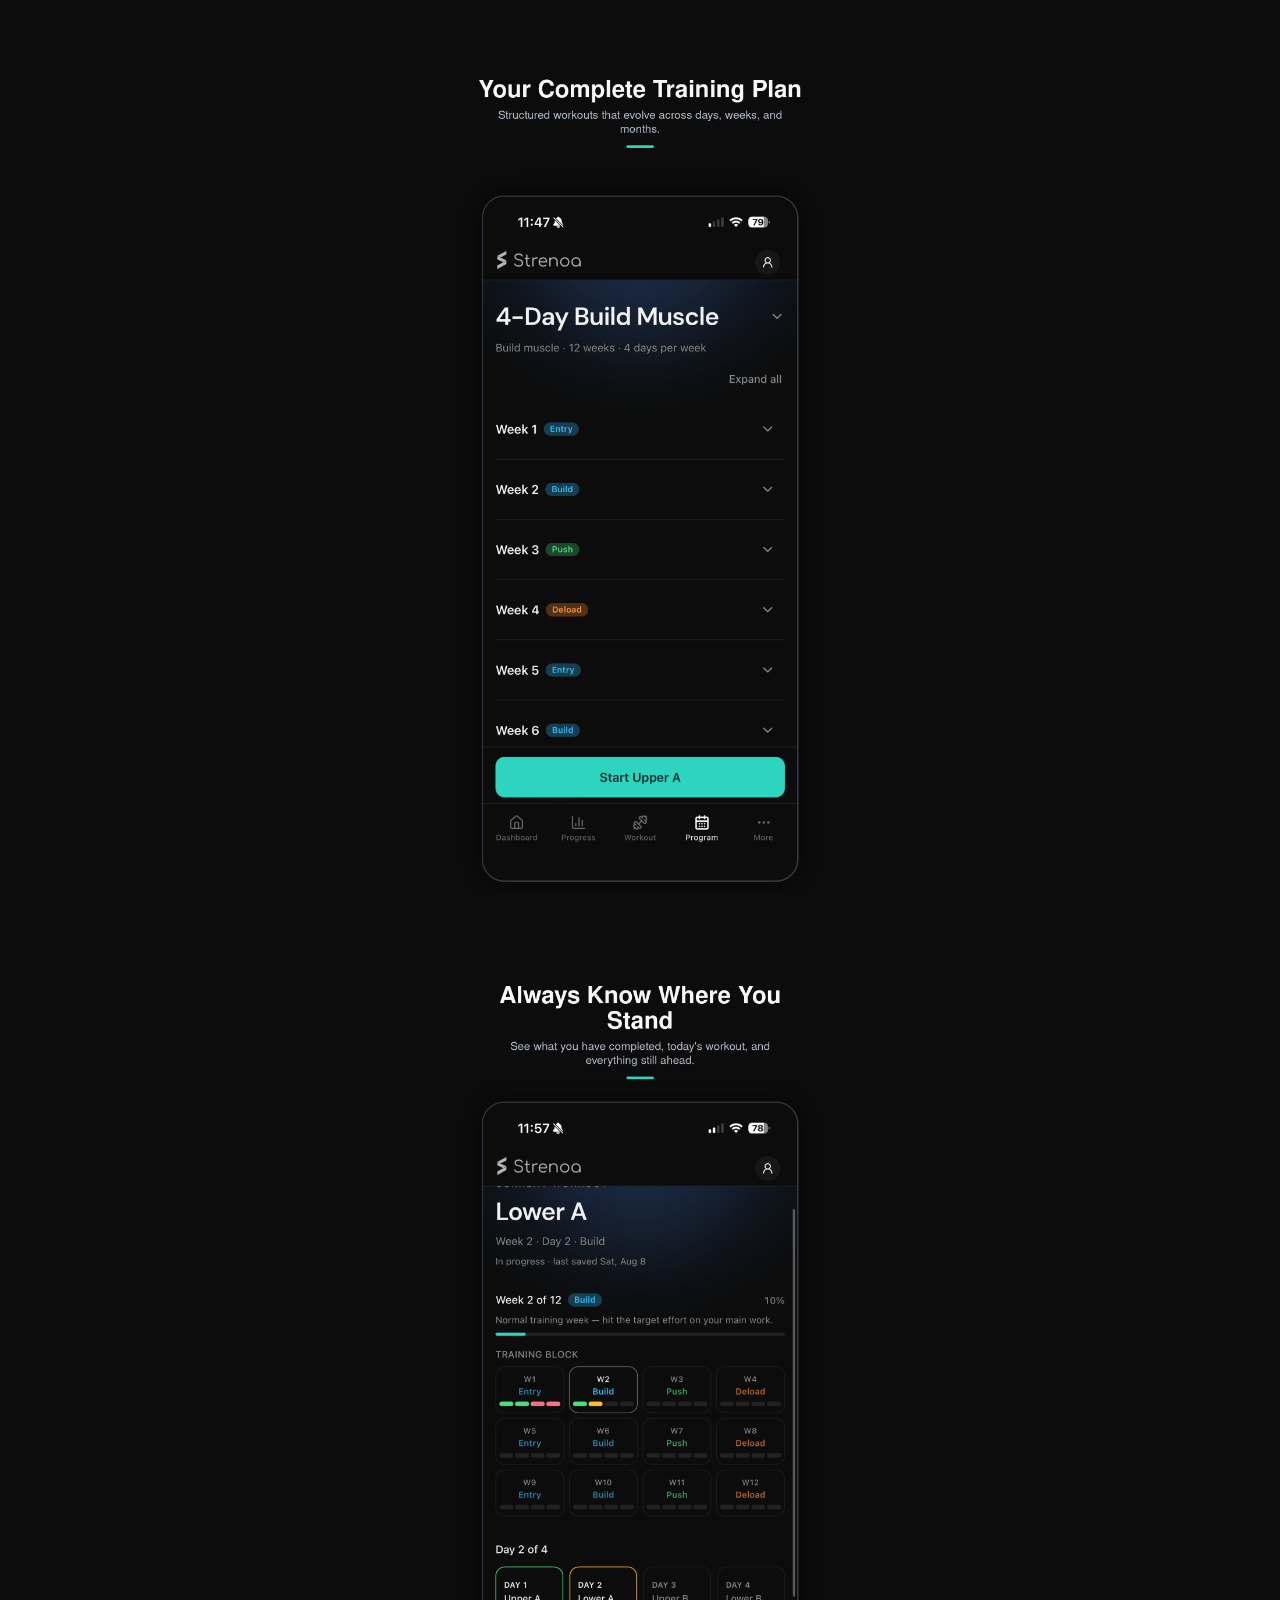
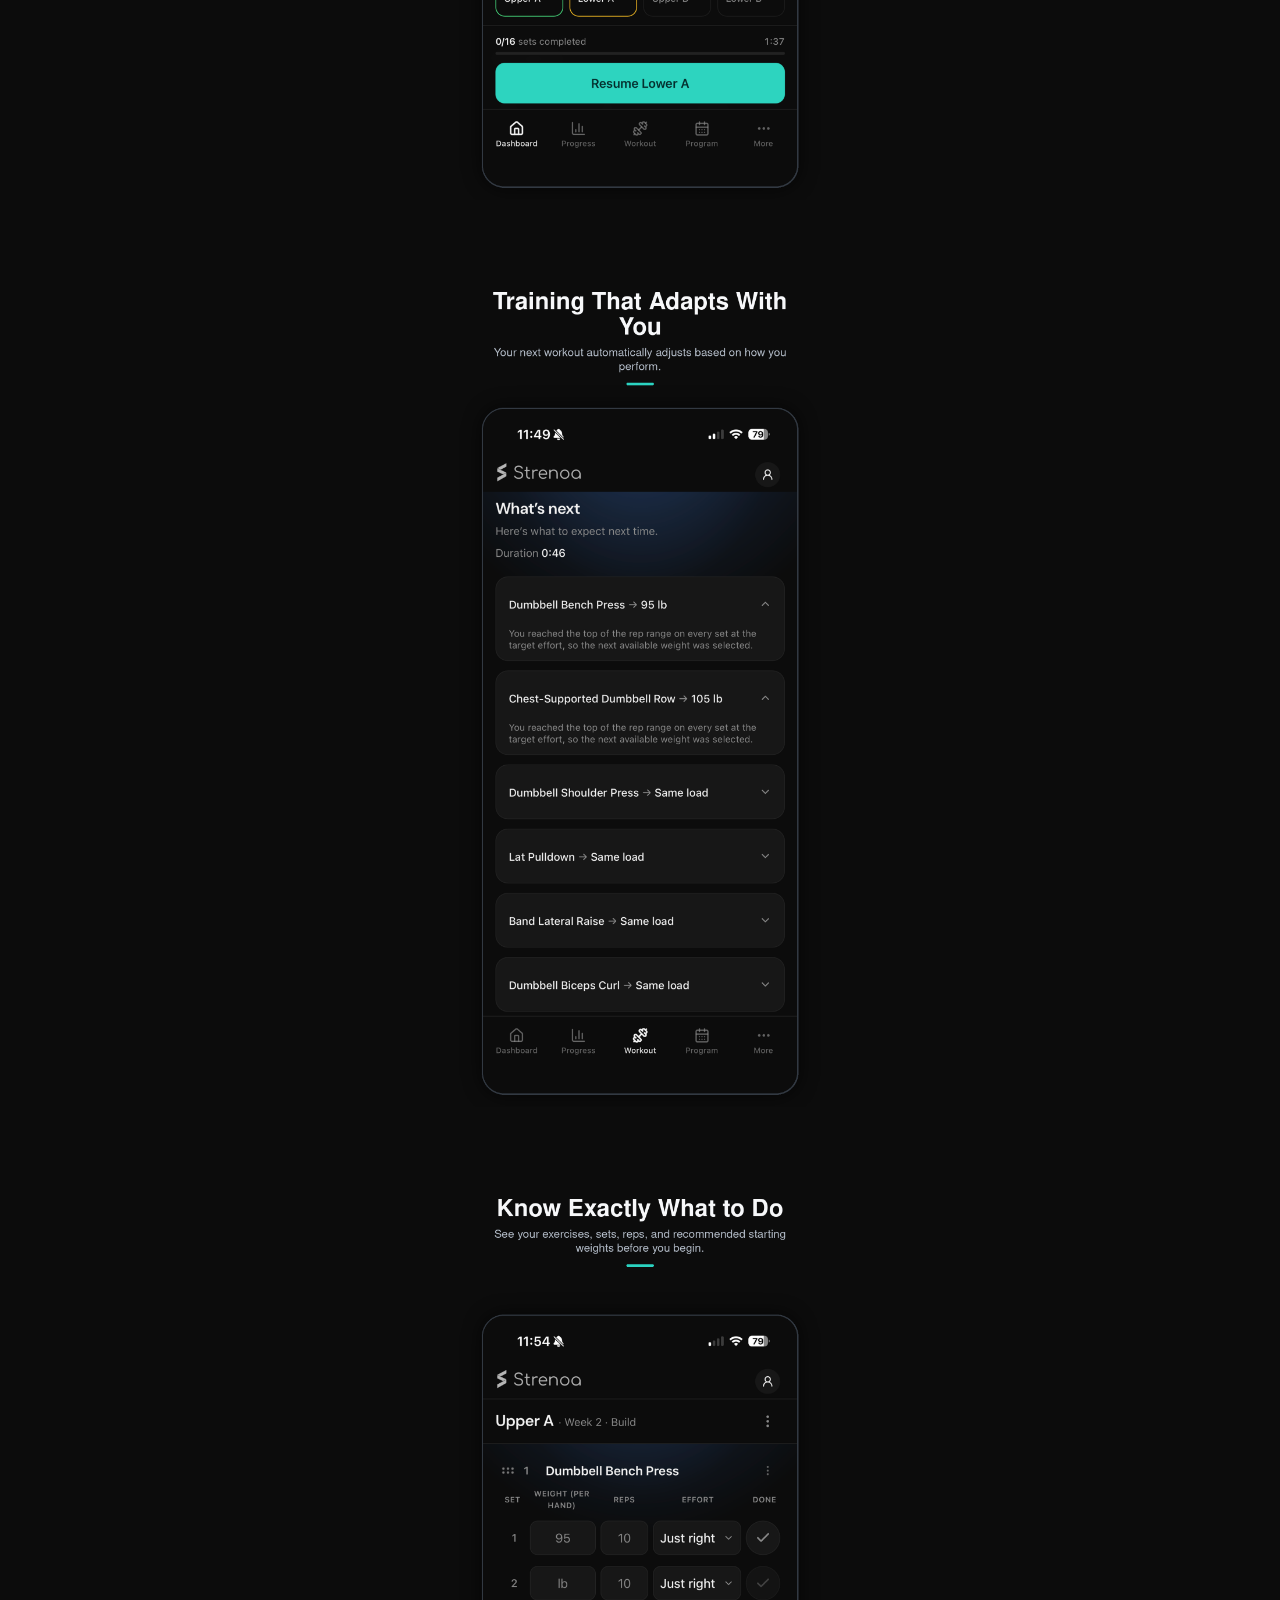
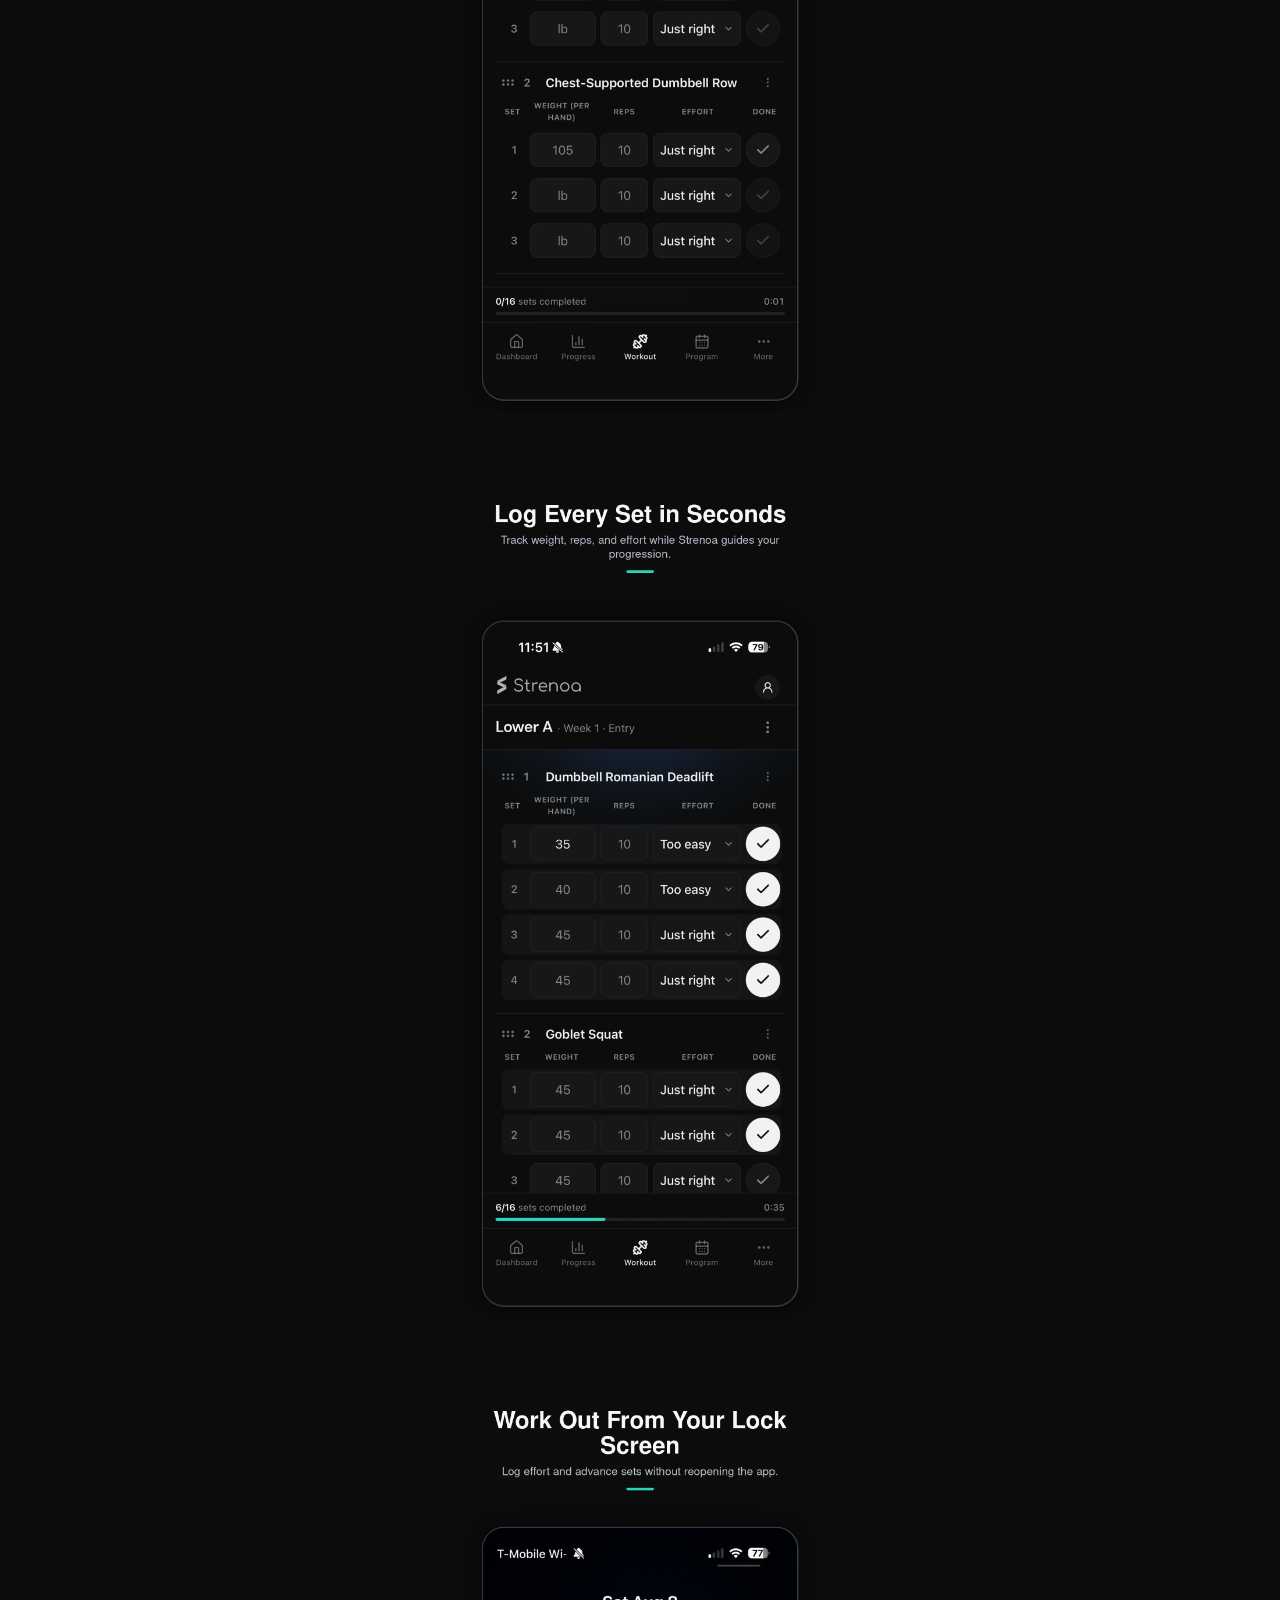
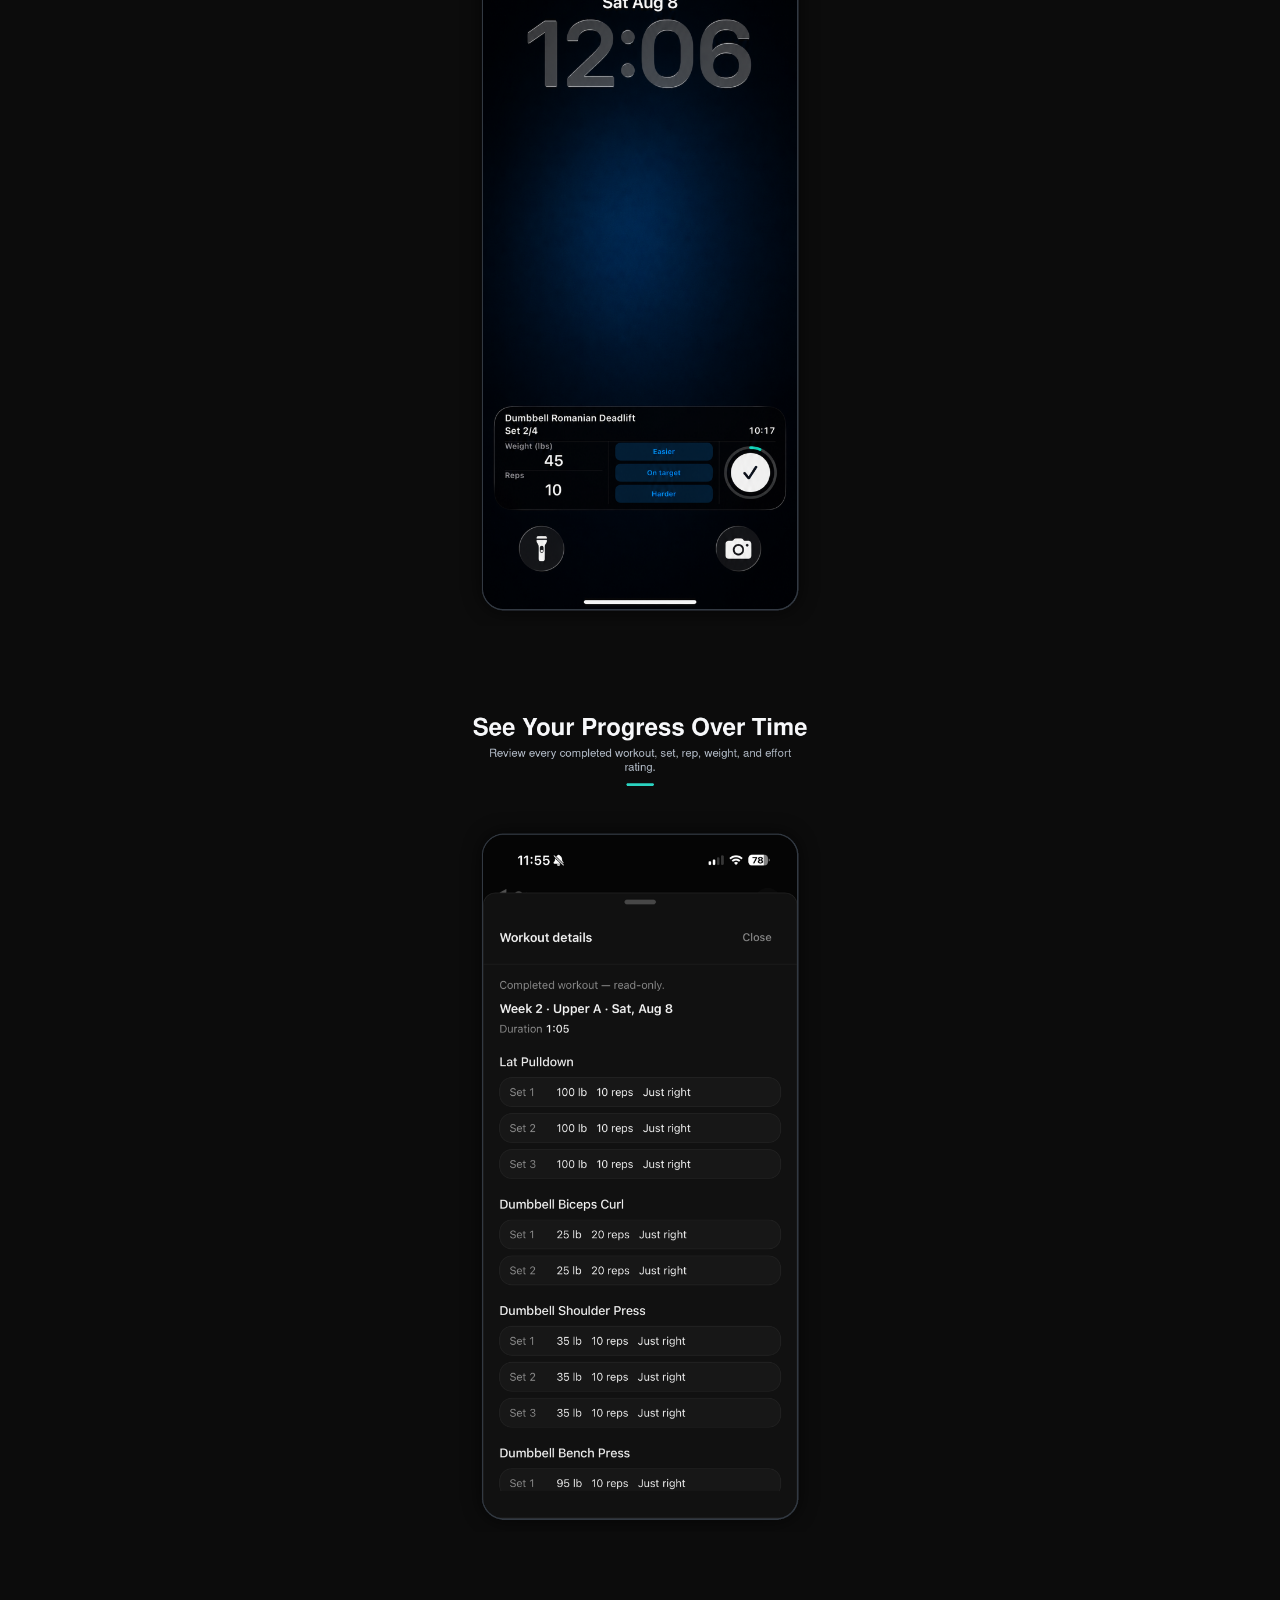
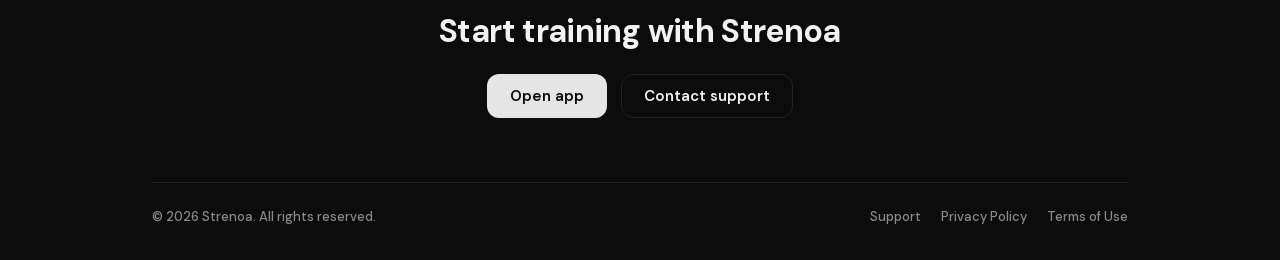
==== commit 10606b7d: "Scroll down nudge" ====
--- a/index.html
+++ b/index.html
@@ -68,10 +68,13 @@
             <a class="btn btn-primary focus-ring" href="https://app.strenoa.com">Open app</a>
             <a class="btn btn-secondary focus-ring" href="https://app.strenoa.com/support">Contact support</a>
           </div>
+          <a class="explore-cue focus-ring" href="#features" id="explore-cue">
+            Explore the app <span aria-hidden="true">↓</span>
+          </a>
         </section>
 
-        <section class="features" aria-label="Product features">
-          <figure class="feature reveal">
+        <section class="features" id="features" aria-label="Product features">
+          <figure class="feature reveal is-visible">
             <img
               src="/brand/png/marketing/01-built-around-you-transparent.png"
               width="1320"
@@ -175,31 +178,51 @@
       document.getElementById("year").textContent = new Date().getFullYear();
 
       (function () {
-        var nodes = document.querySelectorAll(".reveal");
-        if (!nodes.length) return;
-
         var reduceMotion = window.matchMedia("(prefers-reduced-motion: reduce)").matches;
+        var nodes = document.querySelectorAll(".reveal:not(.is-visible)");
+
         if (reduceMotion || !("IntersectionObserver" in window)) {
-          nodes.forEach(function (node) {
+          document.querySelectorAll(".reveal").forEach(function (node) {
             node.classList.add("is-visible");
           });
+        } else if (nodes.length) {
+          var observer = new IntersectionObserver(
+            function (entries) {
+              entries.forEach(function (entry) {
+                if (!entry.isIntersecting) return;
+                entry.target.classList.add("is-visible");
+                observer.unobserve(entry.target);
+              });
+            },
+            { rootMargin: "0px 0px -8% 0px", threshold: 0.12 }
+          );
+
+          nodes.forEach(function (node) {
+            observer.observe(node);
+          });
+        }
+
+        var cue = document.getElementById("explore-cue");
+        var features = document.getElementById("features");
+        if (!cue || !features) return;
+
+        if (!("IntersectionObserver" in window)) {
+          cue.classList.add("is-hidden");
           return;
         }
 
-        var observer = new IntersectionObserver(
+        var cueObserver = new IntersectionObserver(
           function (entries) {
             entries.forEach(function (entry) {
-              if (!entry.isIntersecting) return;
-              entry.target.classList.add("is-visible");
-              observer.unobserve(entry.target);
+              if (entry.isIntersecting) {
+                cue.classList.add("is-hidden");
+              }
             });
           },
-          { rootMargin: "0px 0px -8% 0px", threshold: 0.12 }
+          { rootMargin: "0px 0px -55% 0px", threshold: 0 }
         );
 
-        nodes.forEach(function (node) {
-          observer.observe(node);
-        });
+        cueObserver.observe(features);
       })();
     </script>
   </body>
--- a/assets/css/styles.css
+++ b/assets/css/styles.css
@@ -71,6 +71,13 @@
 
 html {
   -webkit-text-size-adjust: 100%;
+  scroll-behavior: smooth;
+}
+
+@media (prefers-reduced-motion: reduce) {
+  html {
+    scroll-behavior: auto;
+  }
 }
 
 body {
@@ -148,15 +155,15 @@
   color: var(--color-text-primary);
 }
 
-/* Hero */
+/* Hero — leave room so the first feature peeks into the fold */
 .hero {
   display: flex;
   flex-direction: column;
   align-items: center;
   justify-content: center;
   text-align: center;
-  min-height: calc(100svh - 6rem);
-  padding: 4rem 0 3rem;
+  min-height: calc(100svh - 6rem - clamp(7.5rem, 16vh, 11rem));
+  padding: 3rem 0 1.25rem;
 }
 
 .hero .logo-mark {
@@ -209,6 +216,28 @@
   justify-content: center;
 }
 
+.explore-cue {
+  margin-top: 1.75rem;
+  display: inline-flex;
+  align-items: center;
+  gap: 0.35rem;
+  color: var(--color-text-muted);
+  font-size: 0.875rem;
+  font-weight: 600;
+  text-decoration: none;
+  transition: color 0.15s ease, opacity 0.35s ease, transform 0.35s ease;
+}
+
+.explore-cue:hover {
+  color: var(--color-text-primary);
+}
+
+.explore-cue.is-hidden {
+  opacity: 0;
+  transform: translateY(0.35rem);
+  pointer-events: none;
+}
+
 .btn {
   display: inline-flex;
   align-items: center;
@@ -253,7 +282,8 @@
   flex-direction: column;
   align-items: center;
   gap: clamp(3rem, 8vw, 4.5rem);
-  padding: 1rem 0 2rem;
+  padding: 0 0 2rem;
+  scroll-margin-top: 1.5rem;
 }
 
 .feature {
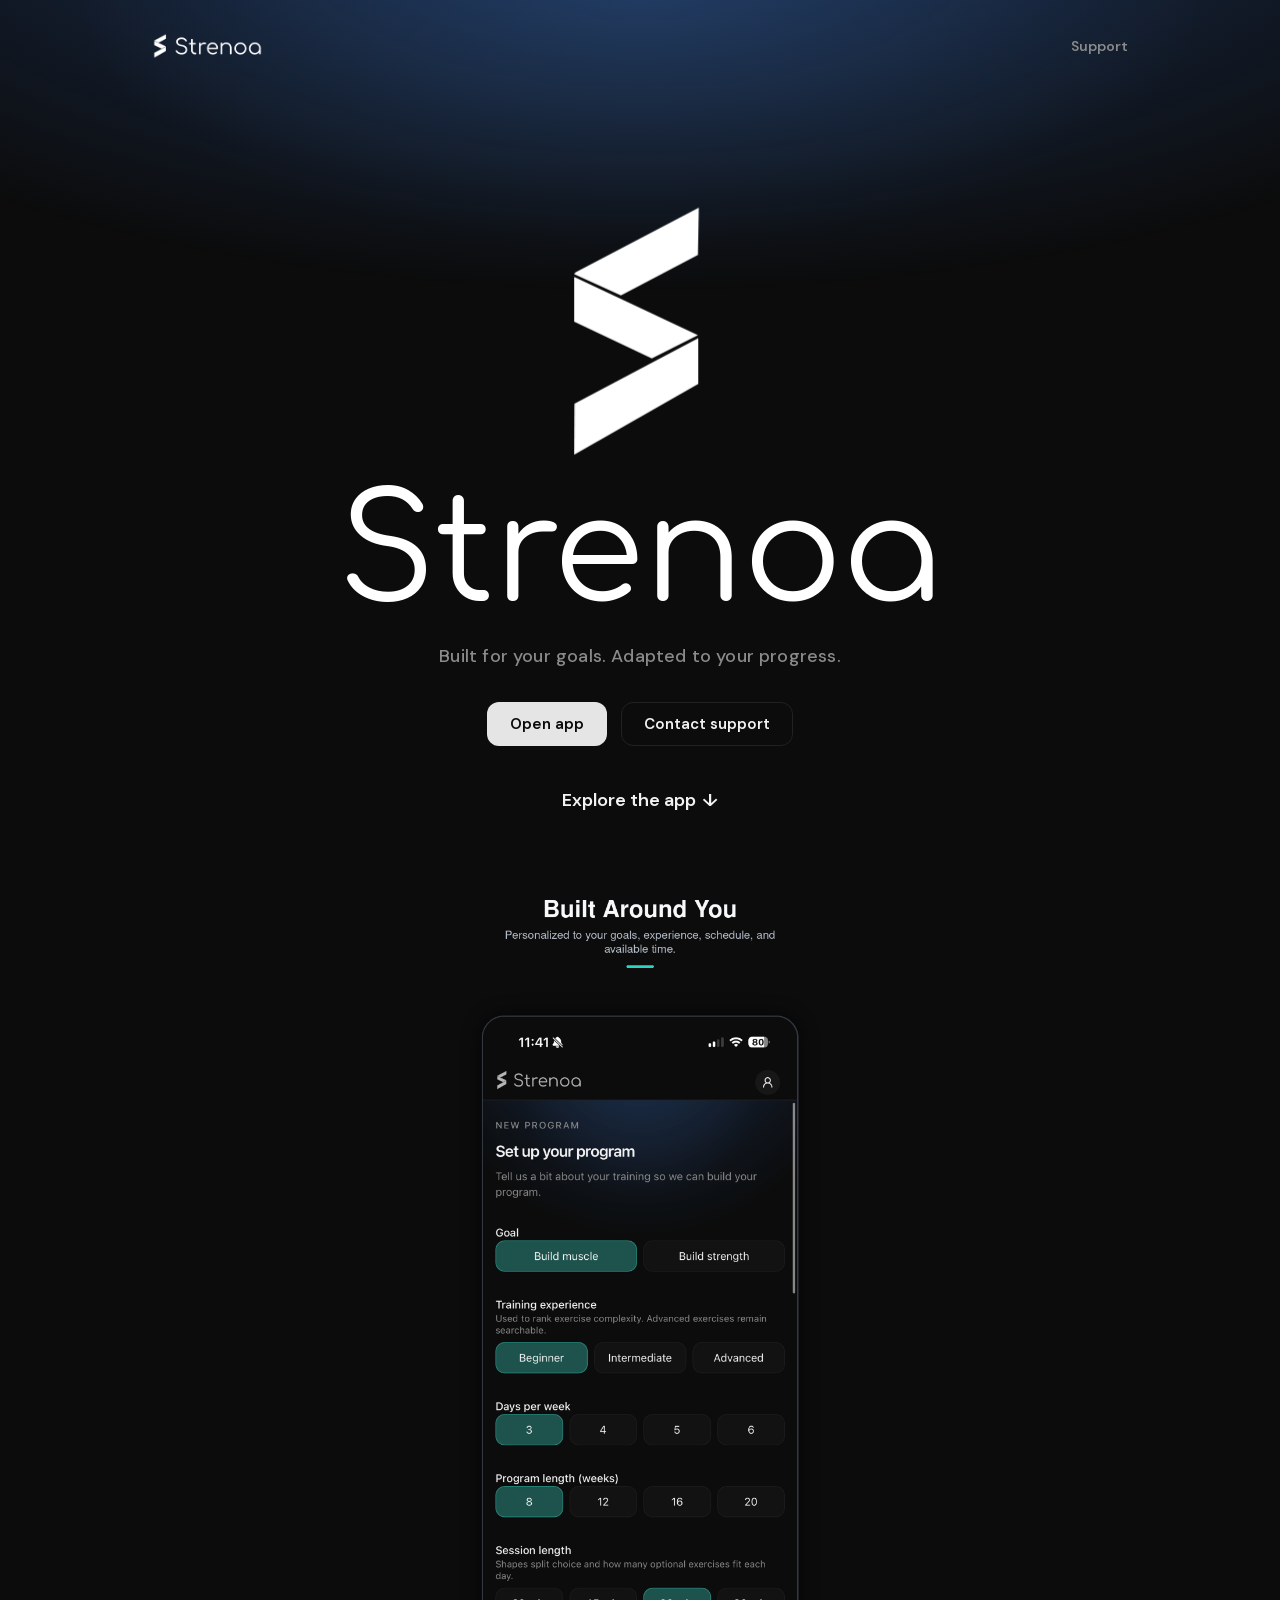
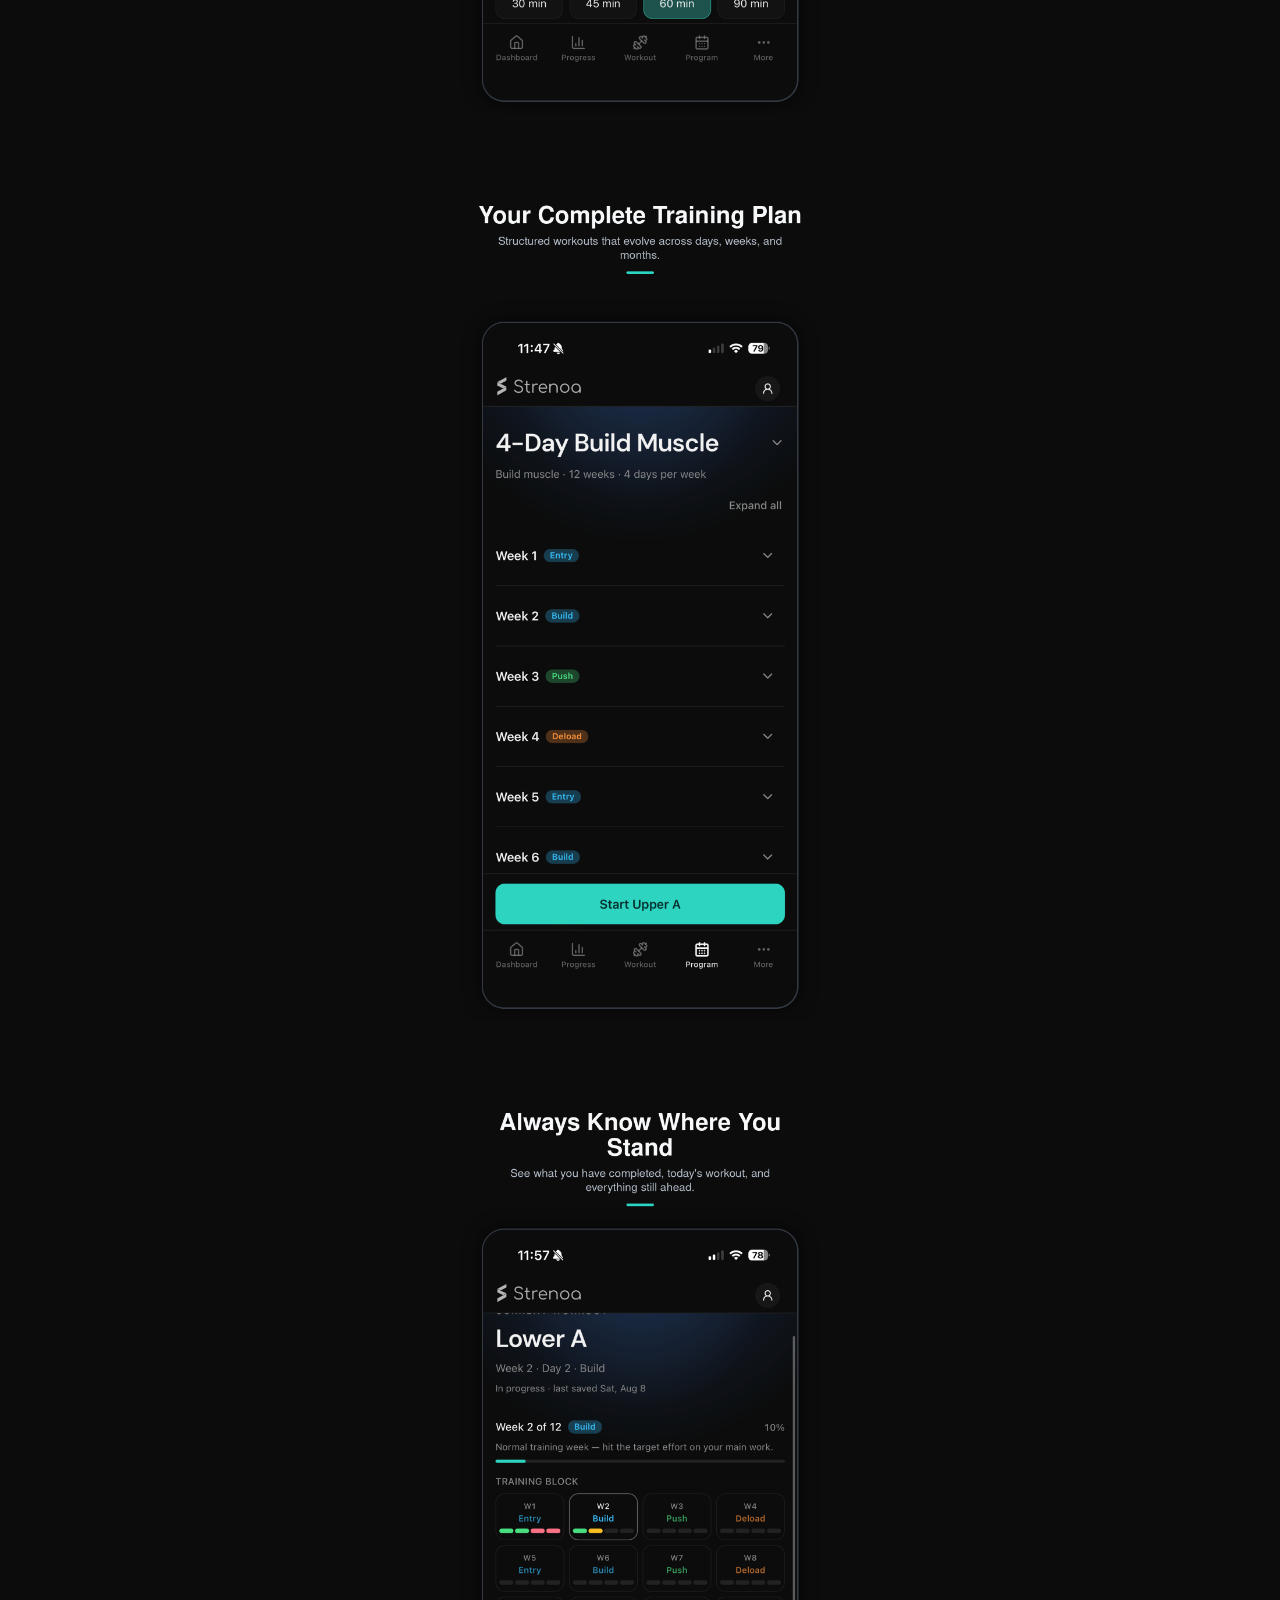
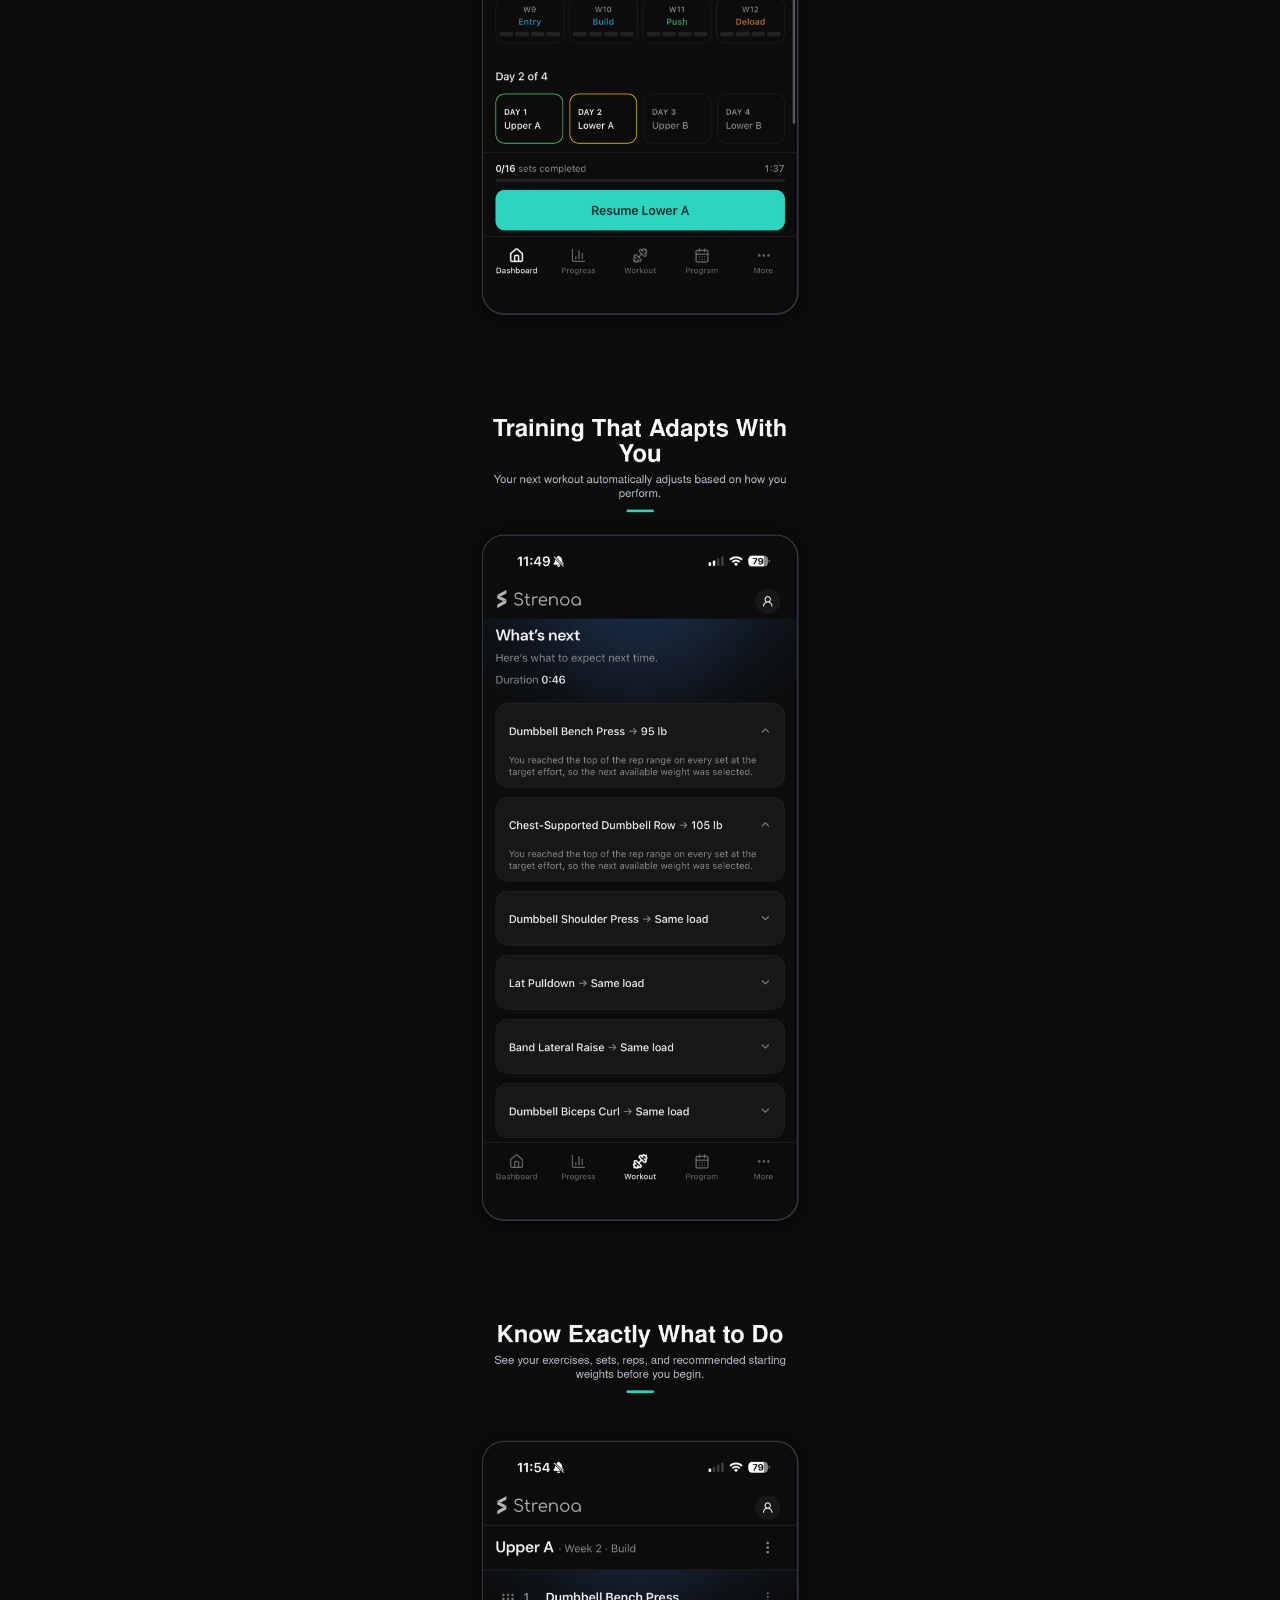
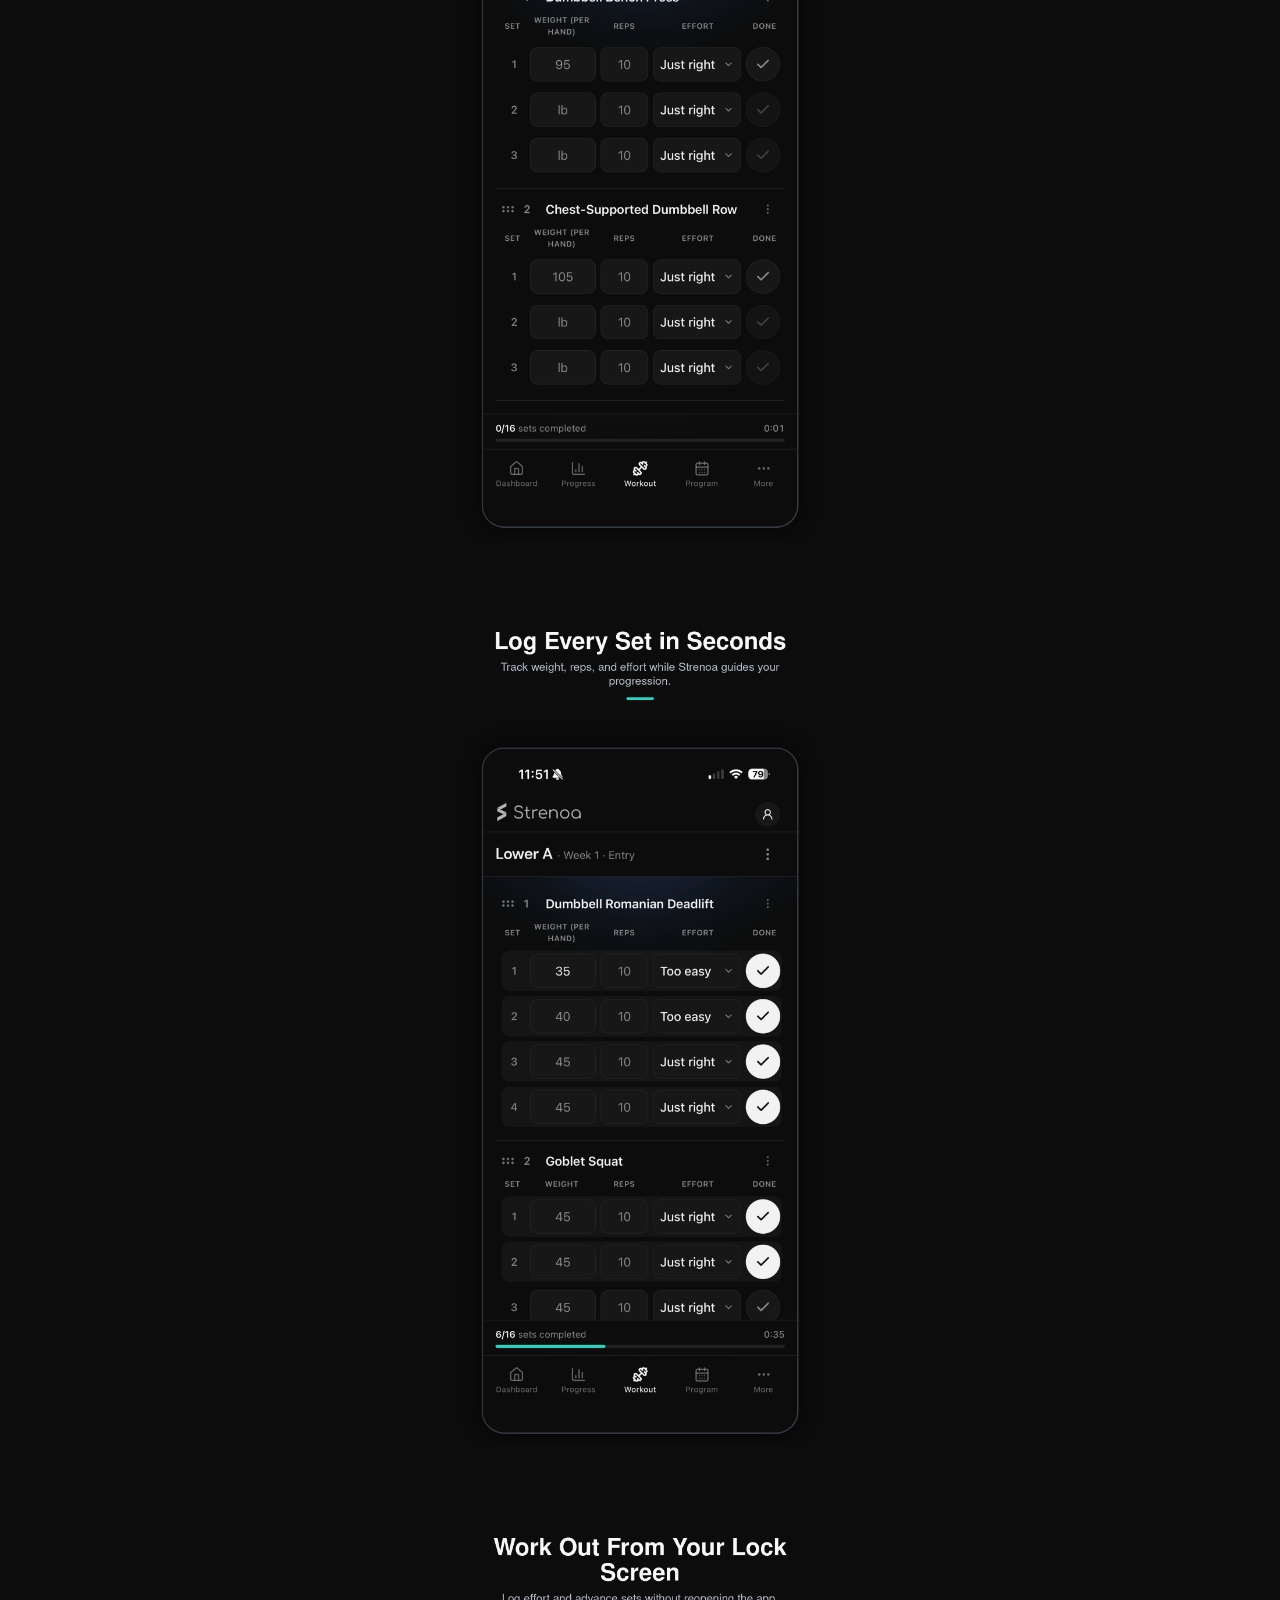
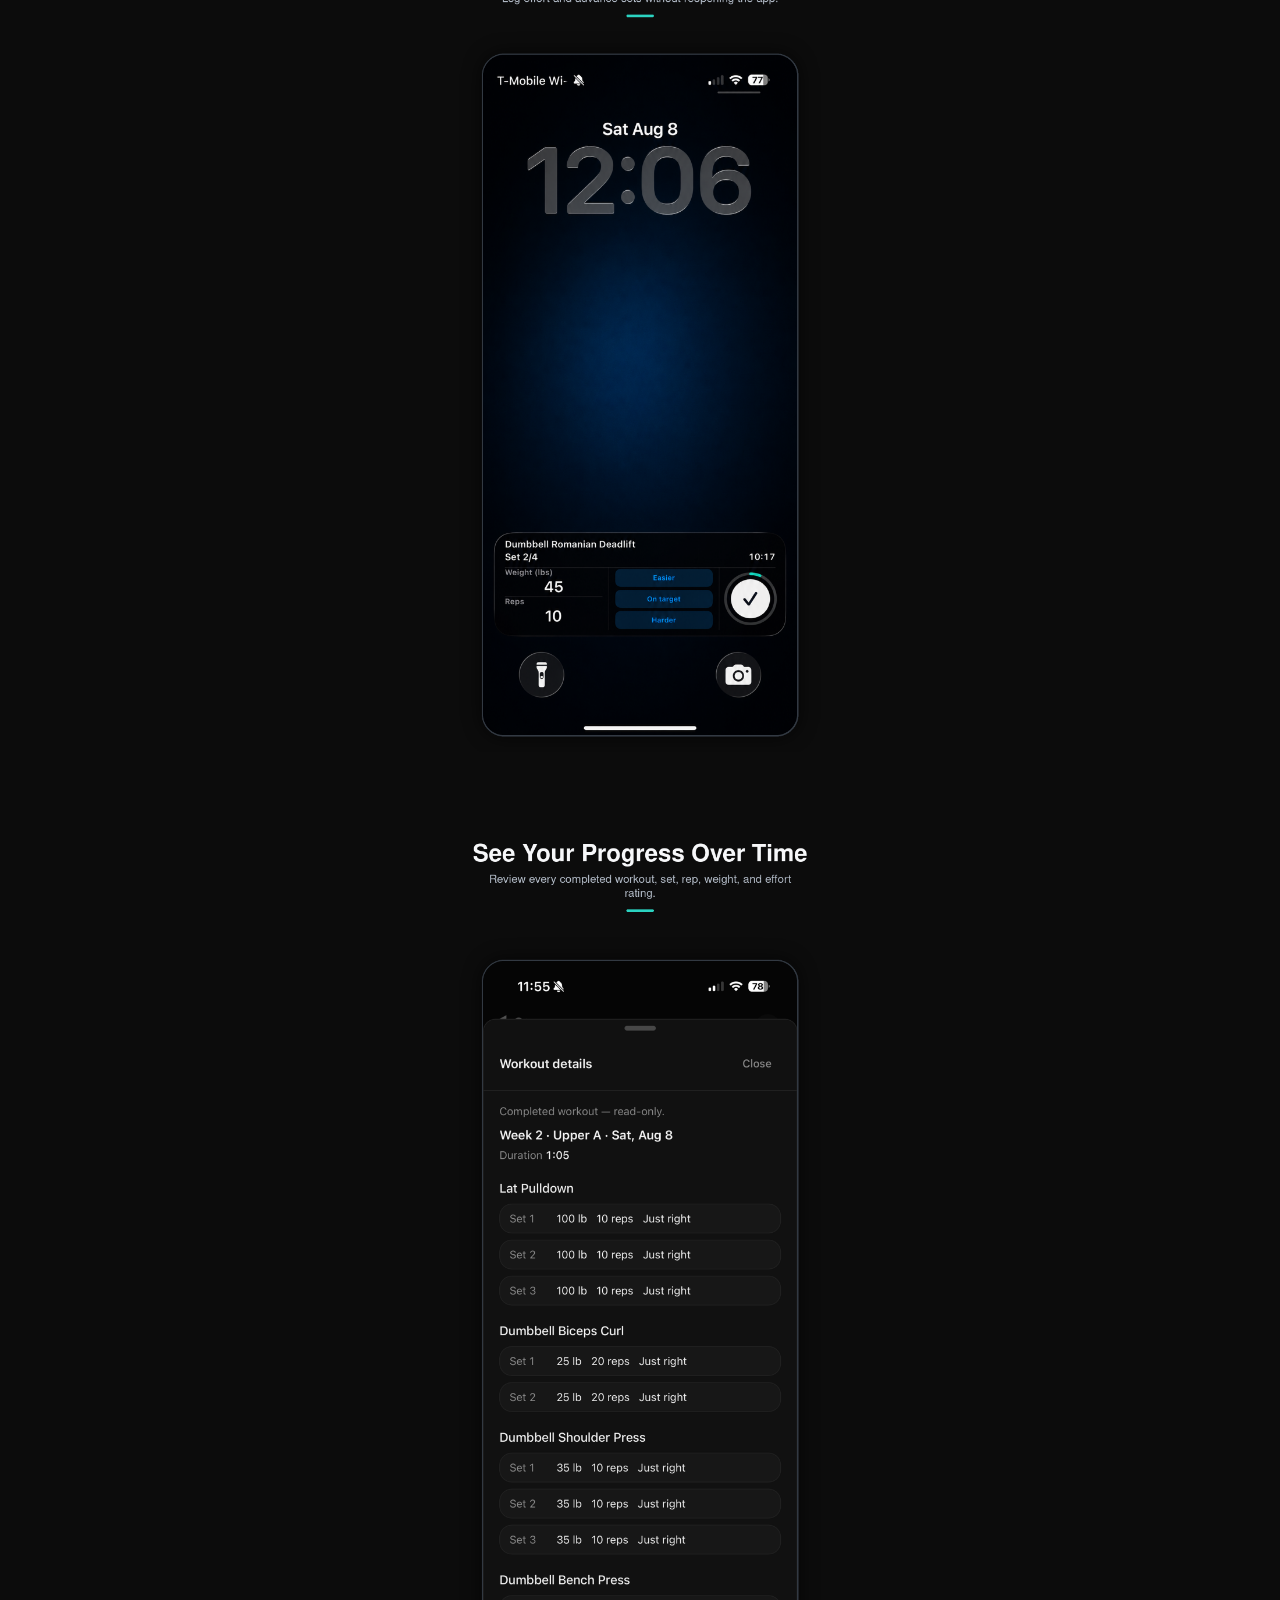
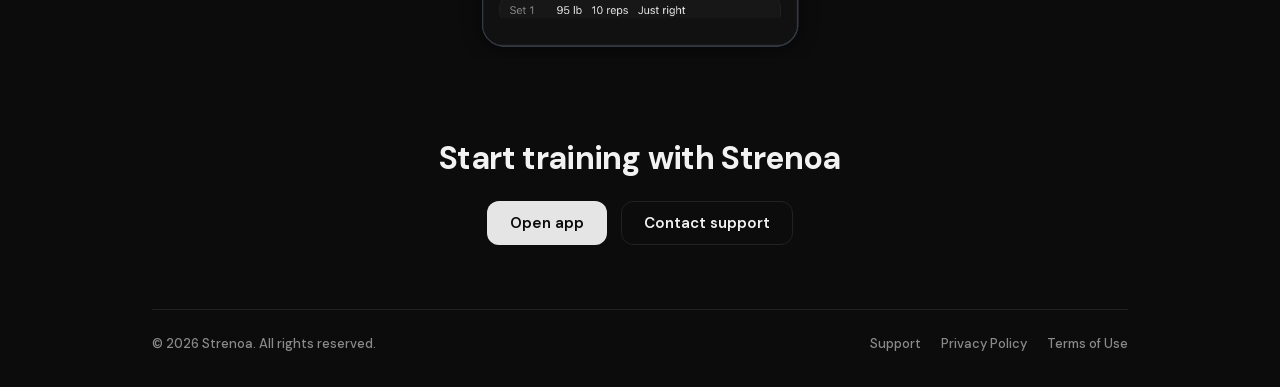
==== commit 160b9235: "Remove peek and improve the cue" ====
--- a/index.html
+++ b/index.html
@@ -55,22 +55,27 @@
 
       <main>
         <section class="hero">
-          <object
-            class="logo-mark"
-            type="image/svg+xml"
-            data="/brand/vector/strenoa-primary-logo-white.svg"
-            aria-label="Strenoa"
-            role="img"
-          ></object>
-          <p class="tagline">Built for your goals. Adapted to your progress.</p>
-          <h1 class="sr-only">Strenoa</h1>
-          <div class="cta-row">
-            <a class="btn btn-primary focus-ring" href="https://app.strenoa.com">Open app</a>
-            <a class="btn btn-secondary focus-ring" href="https://app.strenoa.com/support">Contact support</a>
+          <div class="hero-top-spacer" aria-hidden="true"></div>
+          <div class="hero-main">
+            <object
+              class="logo-mark"
+              type="image/svg+xml"
+              data="/brand/vector/strenoa-primary-logo-white.svg"
+              aria-label="Strenoa"
+              role="img"
+            ></object>
+            <p class="tagline">Built for your goals. Adapted to your progress.</p>
+            <h1 class="sr-only">Strenoa</h1>
+            <div class="cta-row">
+              <a class="btn btn-primary focus-ring" href="https://app.strenoa.com">Open app</a>
+              <a class="btn btn-secondary focus-ring" href="https://app.strenoa.com/support">Contact support</a>
+            </div>
           </div>
-          <a class="explore-cue focus-ring" href="#features" id="explore-cue">
-            Explore the app <span aria-hidden="true">↓</span>
-          </a>
+          <div class="hero-cue-zone">
+            <a class="explore-cue focus-ring" href="#features" id="explore-cue">
+              Explore the app <span aria-hidden="true">↓</span>
+            </a>
+          </div>
         </section>
 
         <section class="features" id="features" aria-label="Product features">
--- a/assets/css/styles.css
+++ b/assets/css/styles.css
@@ -155,15 +155,34 @@
   color: var(--color-text-primary);
 }
 
-/* Hero — leave room so the first feature peeks into the fold */
+/* Hero — equal spacers pin brand in the middle; cue centers in the lower gap */
 .hero {
   display: flex;
   flex-direction: column;
+  align-items: stretch;
+  text-align: center;
+  min-height: calc(100svh - 6rem);
+  padding: 0;
+}
+
+.hero-top-spacer,
+.hero-cue-zone {
+  flex: 1 1 0;
+  min-height: 0;
+}
+
+.hero-main {
+  flex: 0 0 auto;
+  display: flex;
+  flex-direction: column;
+  align-items: center;
+}
+
+.hero-cue-zone {
+  display: flex;
   align-items: center;
   justify-content: center;
-  text-align: center;
-  min-height: calc(100svh - 6rem - clamp(7.5rem, 16vh, 11rem));
-  padding: 3rem 0 1.25rem;
+  padding-bottom: 0.5rem;
 }
 
 .hero .logo-mark {
@@ -217,25 +236,49 @@
 }
 
 .explore-cue {
-  margin-top: 1.75rem;
+  margin: 0;
   display: inline-flex;
   align-items: center;
-  gap: 0.35rem;
-  color: var(--color-text-muted);
-  font-size: 0.875rem;
+  gap: 0.4rem;
+  color: var(--color-text-primary);
+  font-size: 1.125rem;
   font-weight: 600;
   text-decoration: none;
   transition: color 0.15s ease, opacity 0.35s ease, transform 0.35s ease;
+  animation: explore-pulse 2.4s ease-in-out infinite;
 }
 
 .explore-cue:hover {
-  color: var(--color-text-primary);
+  color: #fff;
 }
 
 .explore-cue.is-hidden {
   opacity: 0;
   transform: translateY(0.35rem);
   pointer-events: none;
+  animation: none;
+}
+
+@keyframes explore-pulse {
+  0%,
+  100% {
+    opacity: 0.45;
+    transform: scale(1);
+    color: var(--color-text-muted);
+  }
+  50% {
+    opacity: 1;
+    transform: scale(1.08);
+    color: #fff;
+  }
+}
+
+@media (prefers-reduced-motion: reduce) {
+  .explore-cue {
+    animation: none;
+    opacity: 1;
+    color: var(--color-text-primary);
+  }
 }
 
 .btn {
@@ -282,7 +325,7 @@
   flex-direction: column;
   align-items: center;
   gap: clamp(3rem, 8vw, 4.5rem);
-  padding: 0 0 2rem;
+  padding: 1rem 0 2rem;
   scroll-margin-top: 1.5rem;
 }
 
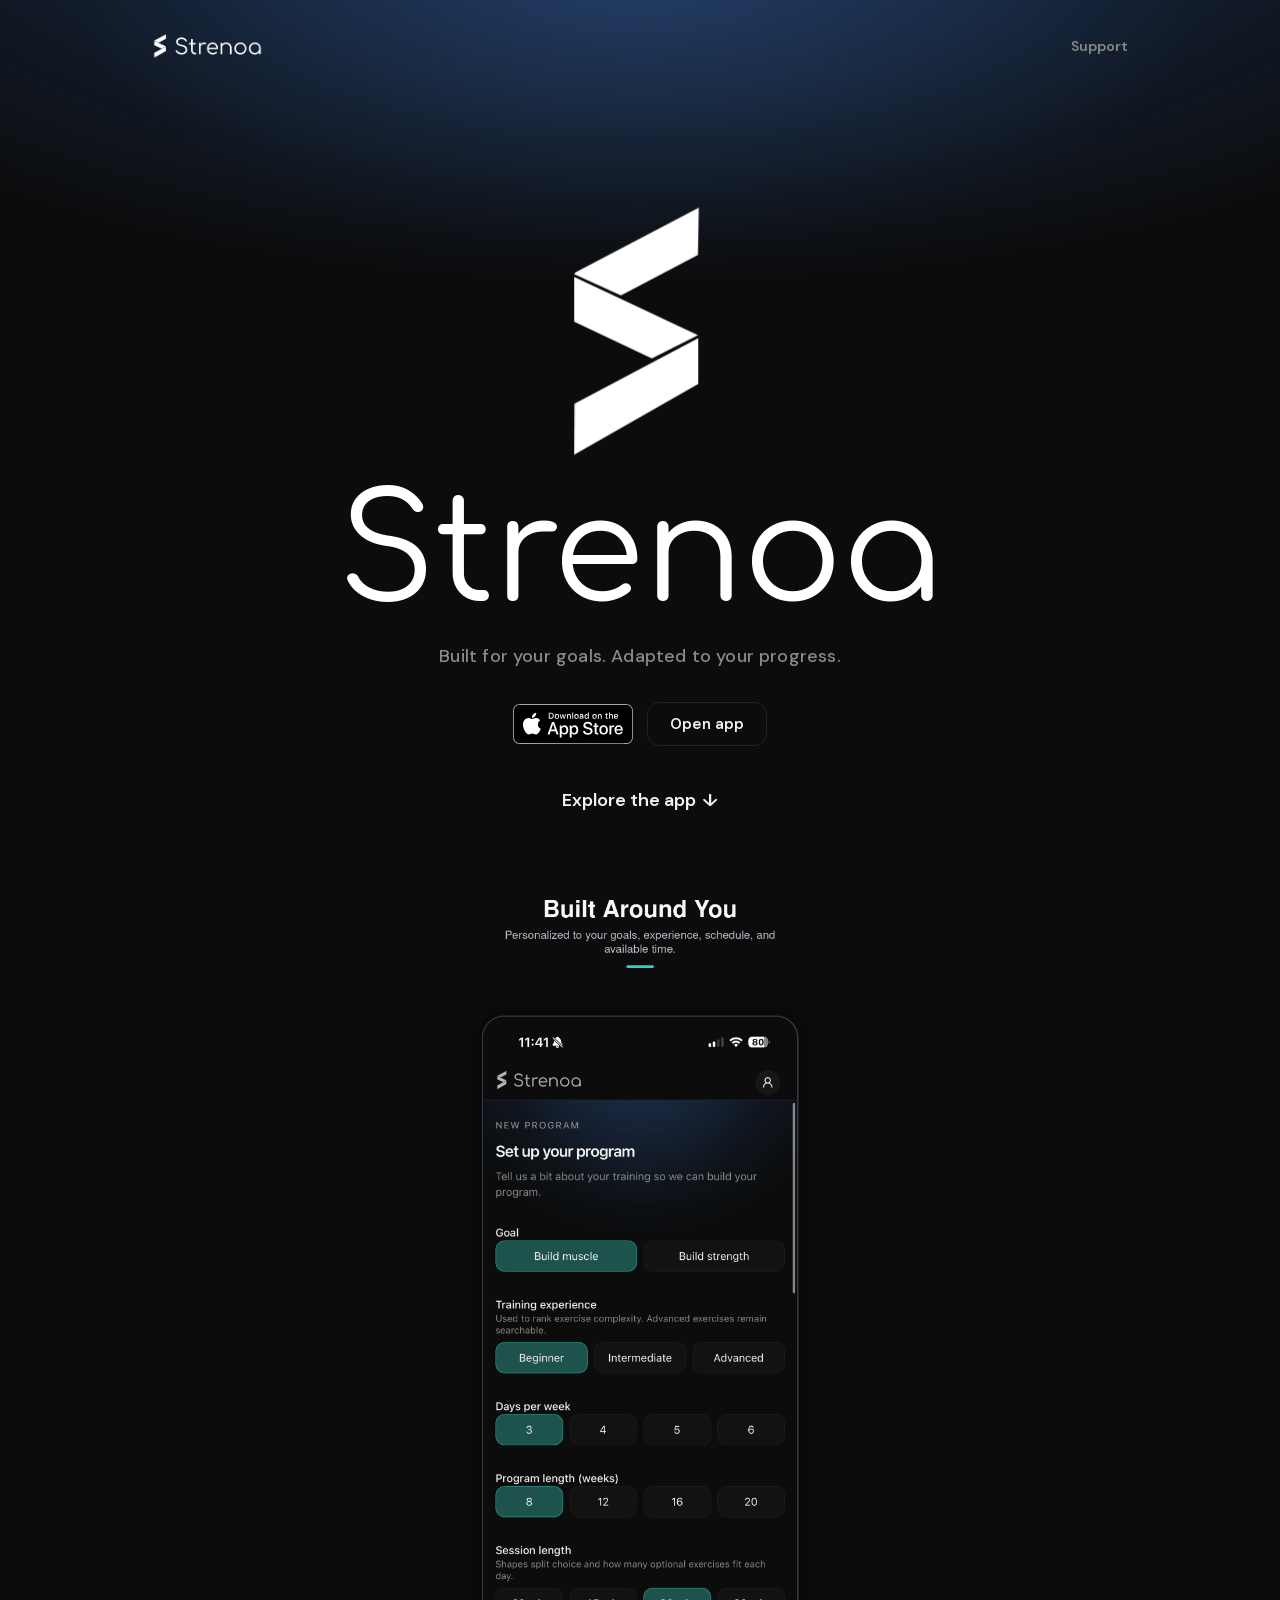
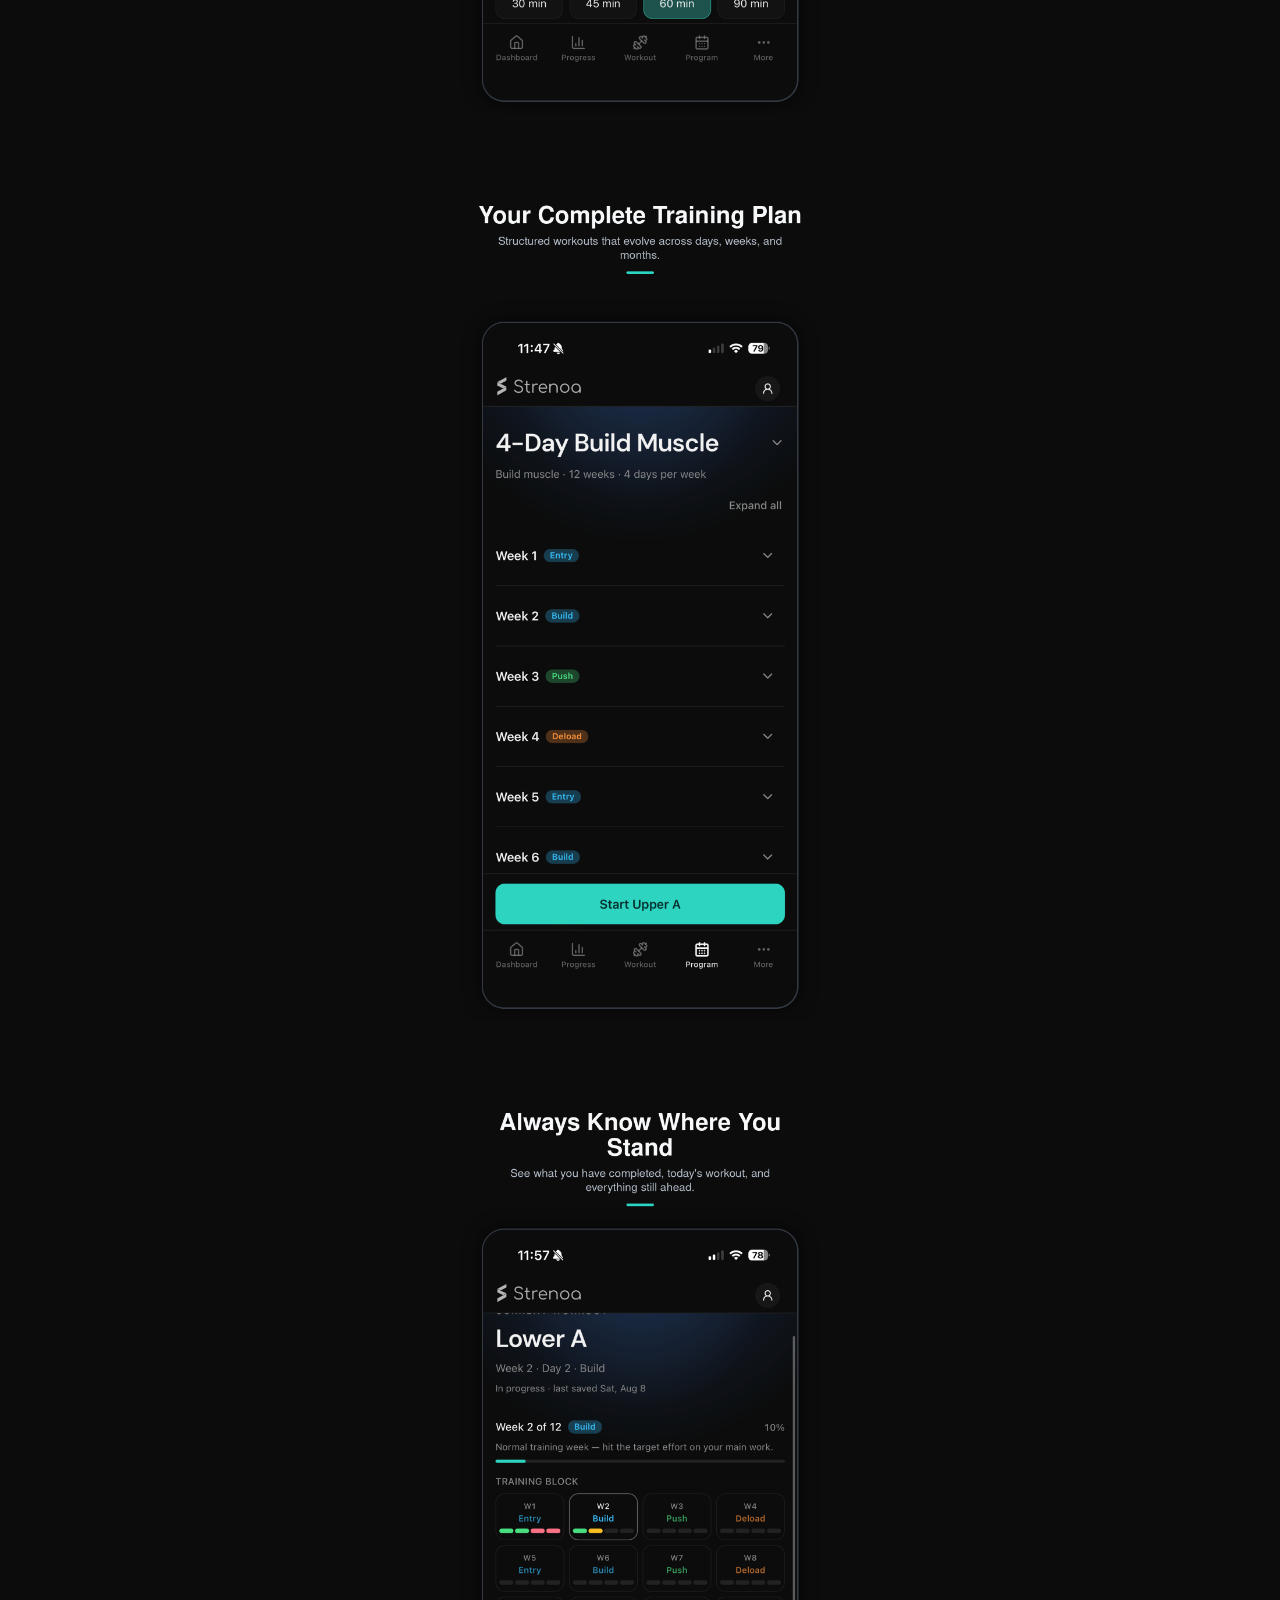
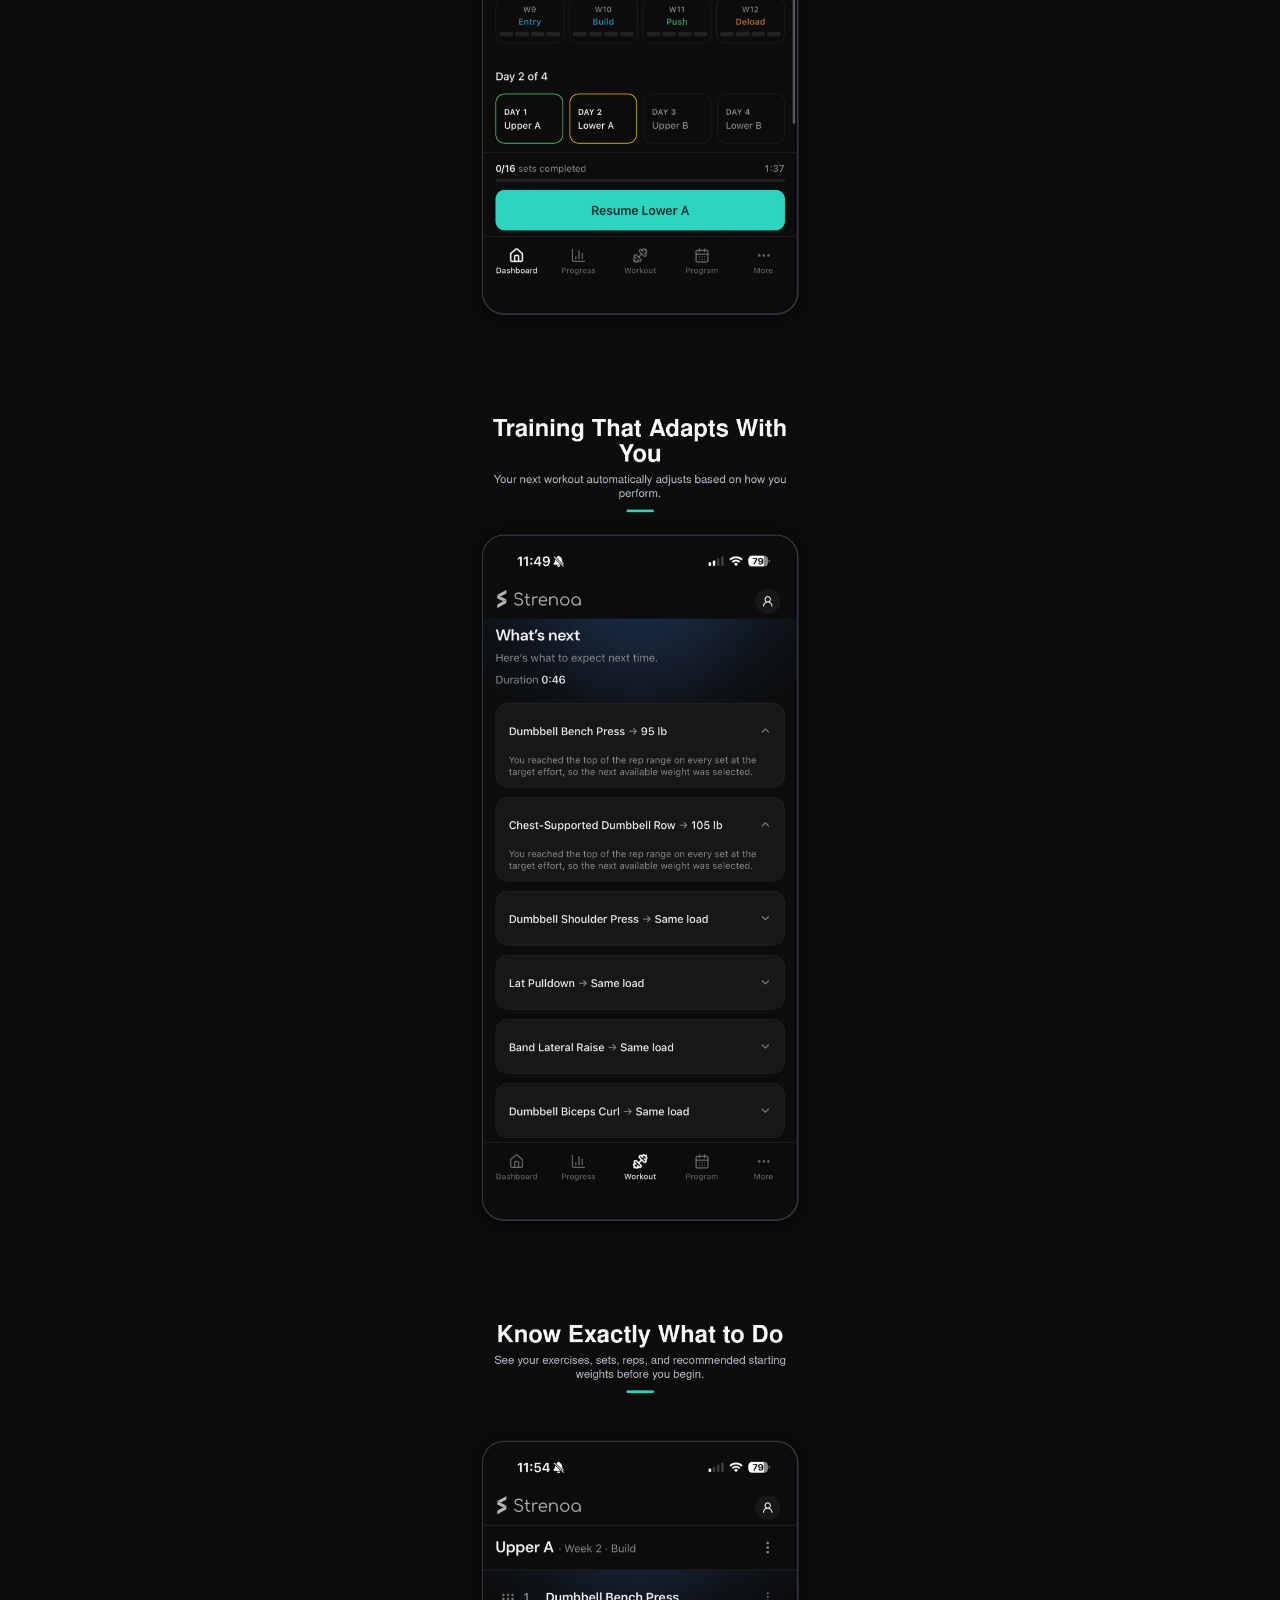
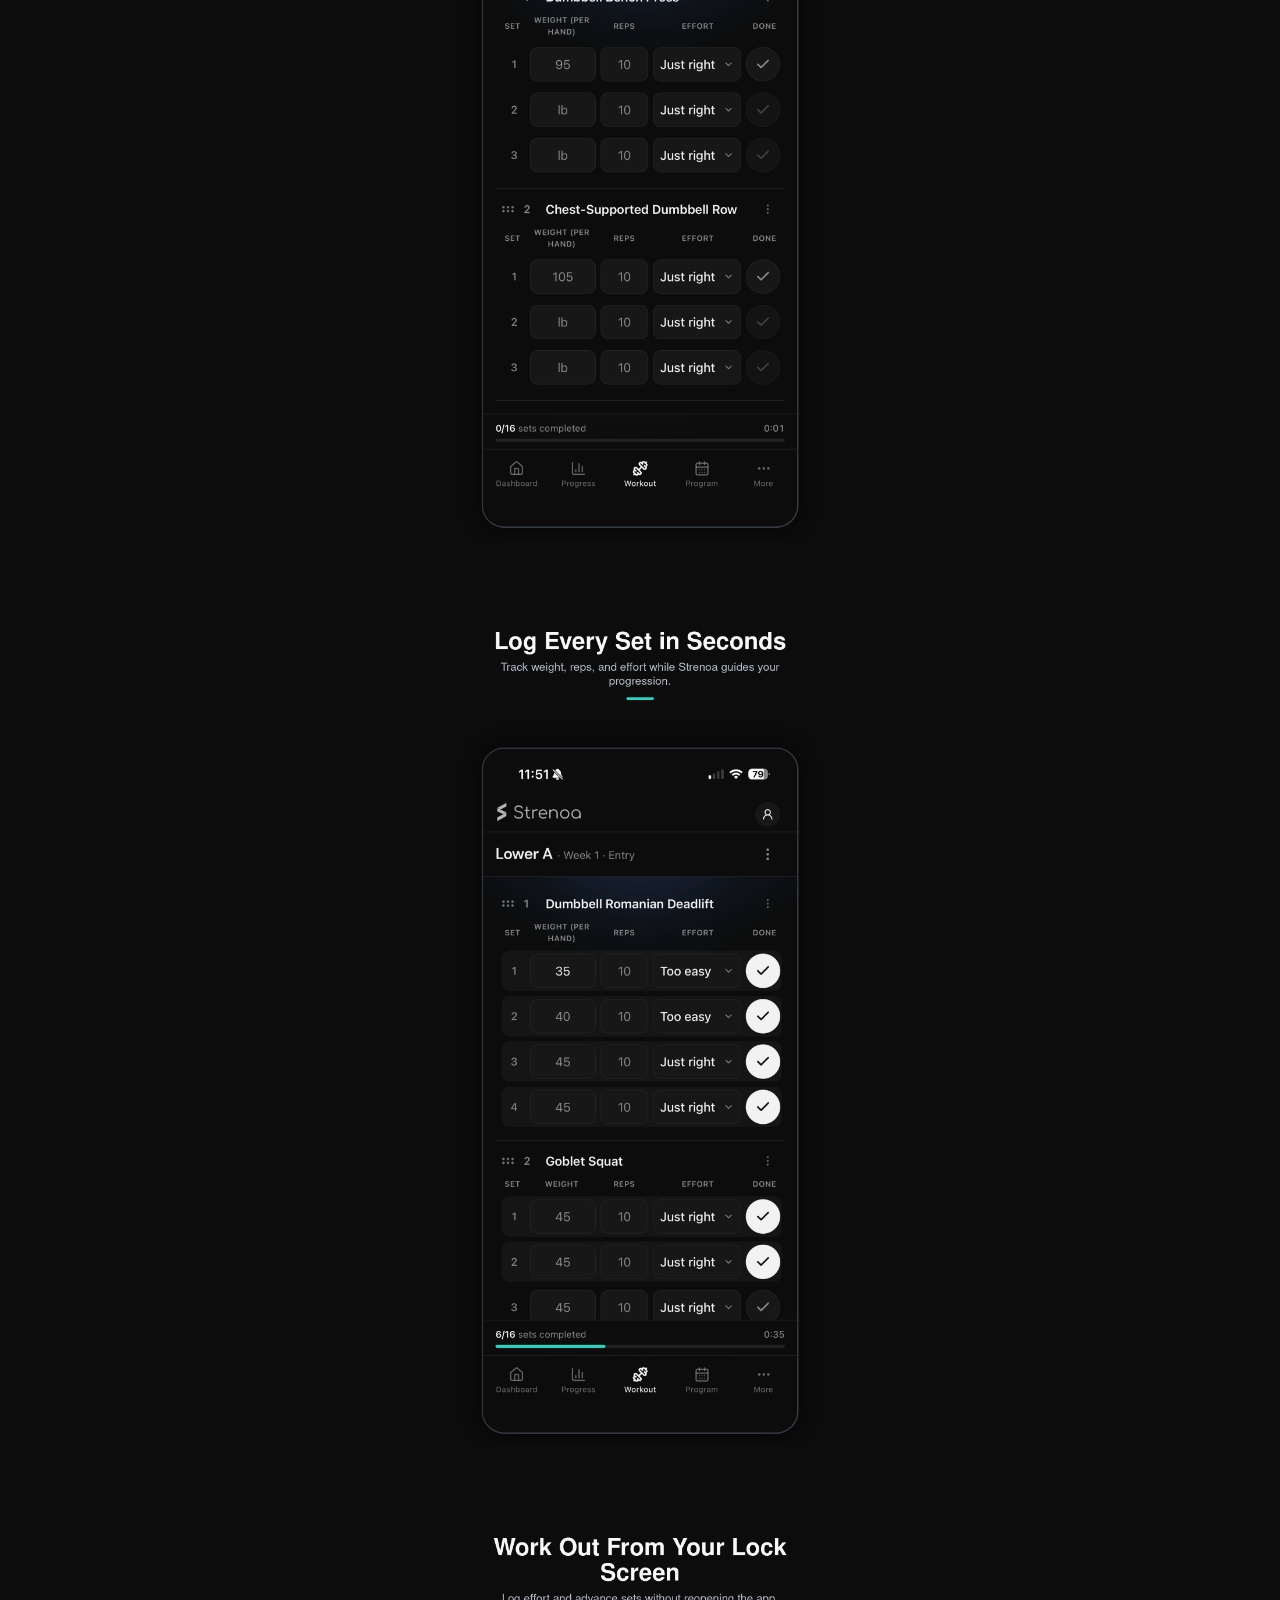
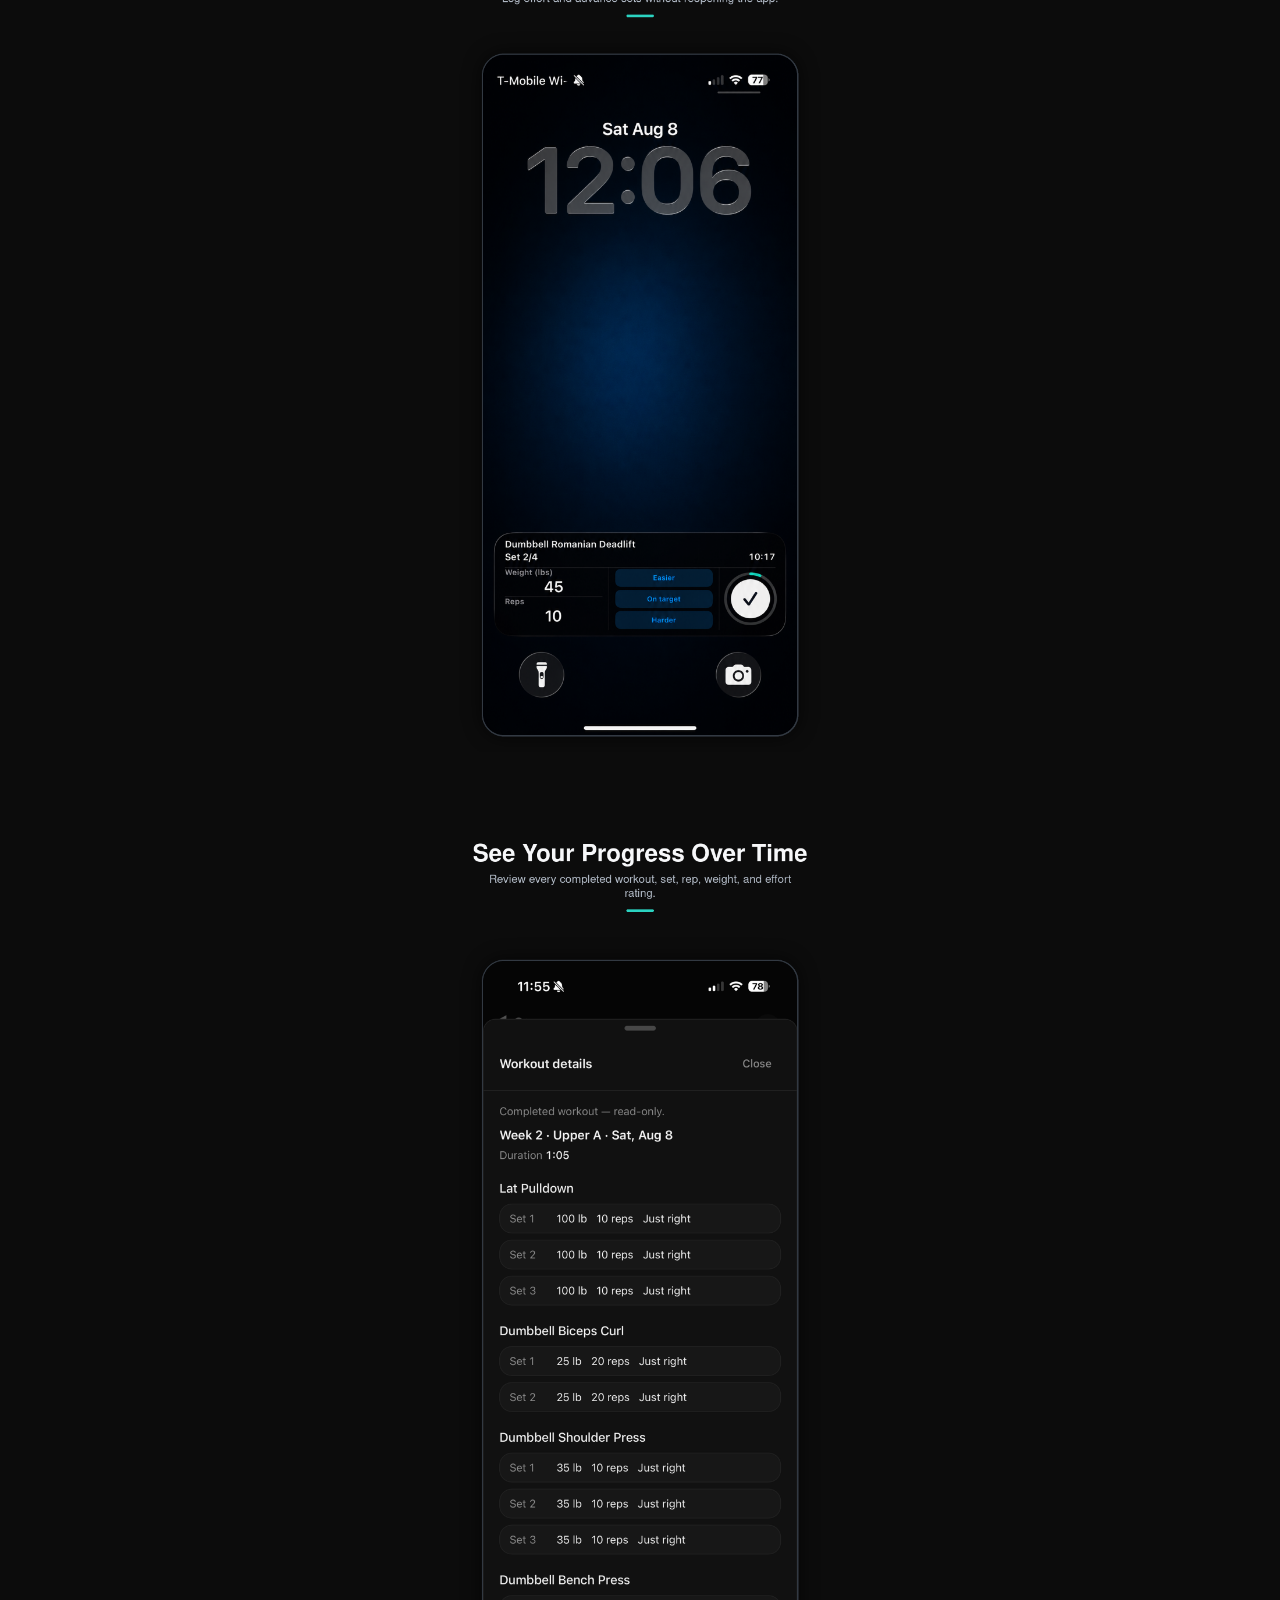
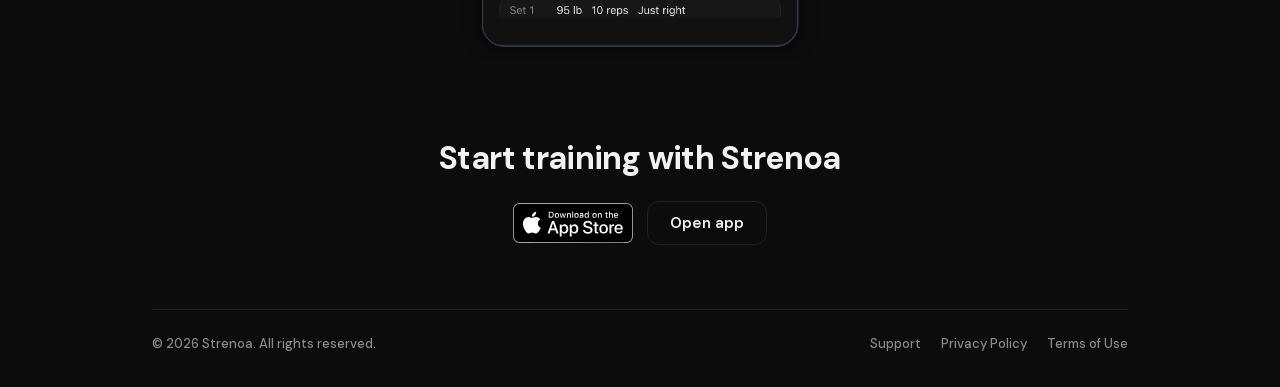
==== commit 72b7dd04: "Use App Store badge as primary CTA; keep Open app secondary. Co-authored-by: Eduard Chernomaz <eduar" ====
--- a/index.html
+++ b/index.html
@@ -67,8 +67,19 @@
             <p class="tagline">Built for your goals. Adapted to your progress.</p>
             <h1 class="sr-only">Strenoa</h1>
             <div class="cta-row">
-              <a class="btn btn-primary focus-ring" href="https://app.strenoa.com">Open app</a>
-              <a class="btn btn-secondary focus-ring" href="https://app.strenoa.com/support">Contact support</a>
+              <a
+                class="app-store-badge focus-ring"
+                href="https://apps.apple.com/us/app/strenoa/id6795763207"
+              >
+                <img
+                  src="/brand/badges/app-store-badge-black.svg"
+                  alt="Download on the App Store"
+                  width="120"
+                  height="40"
+                  decoding="async"
+                />
+              </a>
+              <a class="btn btn-secondary focus-ring" href="https://app.strenoa.com">Open app</a>
             </div>
           </div>
           <div class="hero-cue-zone">
@@ -163,8 +174,19 @@
         <section class="closing-cta reveal">
           <h2>Start training with Strenoa</h2>
           <div class="cta-row">
-            <a class="btn btn-primary focus-ring" href="https://app.strenoa.com">Open app</a>
-            <a class="btn btn-secondary focus-ring" href="https://app.strenoa.com/support">Contact support</a>
+            <a
+              class="app-store-badge focus-ring"
+              href="https://apps.apple.com/us/app/strenoa/id6795763207"
+            >
+              <img
+                src="/brand/badges/app-store-badge-black.svg"
+                alt="Download on the App Store"
+                width="120"
+                height="40"
+                decoding="async"
+              />
+            </a>
+            <a class="btn btn-secondary focus-ring" href="https://app.strenoa.com">Open app</a>
           </div>
         </section>
       </main>
--- a/assets/css/styles.css
+++ b/assets/css/styles.css
@@ -233,6 +233,21 @@
   flex-wrap: wrap;
   gap: 0.875rem;
   justify-content: center;
+  align-items: center;
+}
+
+.app-store-badge {
+  display: inline-flex;
+  align-items: center;
+  line-height: 0;
+  border-radius: 0.5rem;
+  text-decoration: none;
+}
+
+.app-store-badge img {
+  display: block;
+  height: 2.5rem;
+  width: auto;
 }
 
 .explore-cue {
